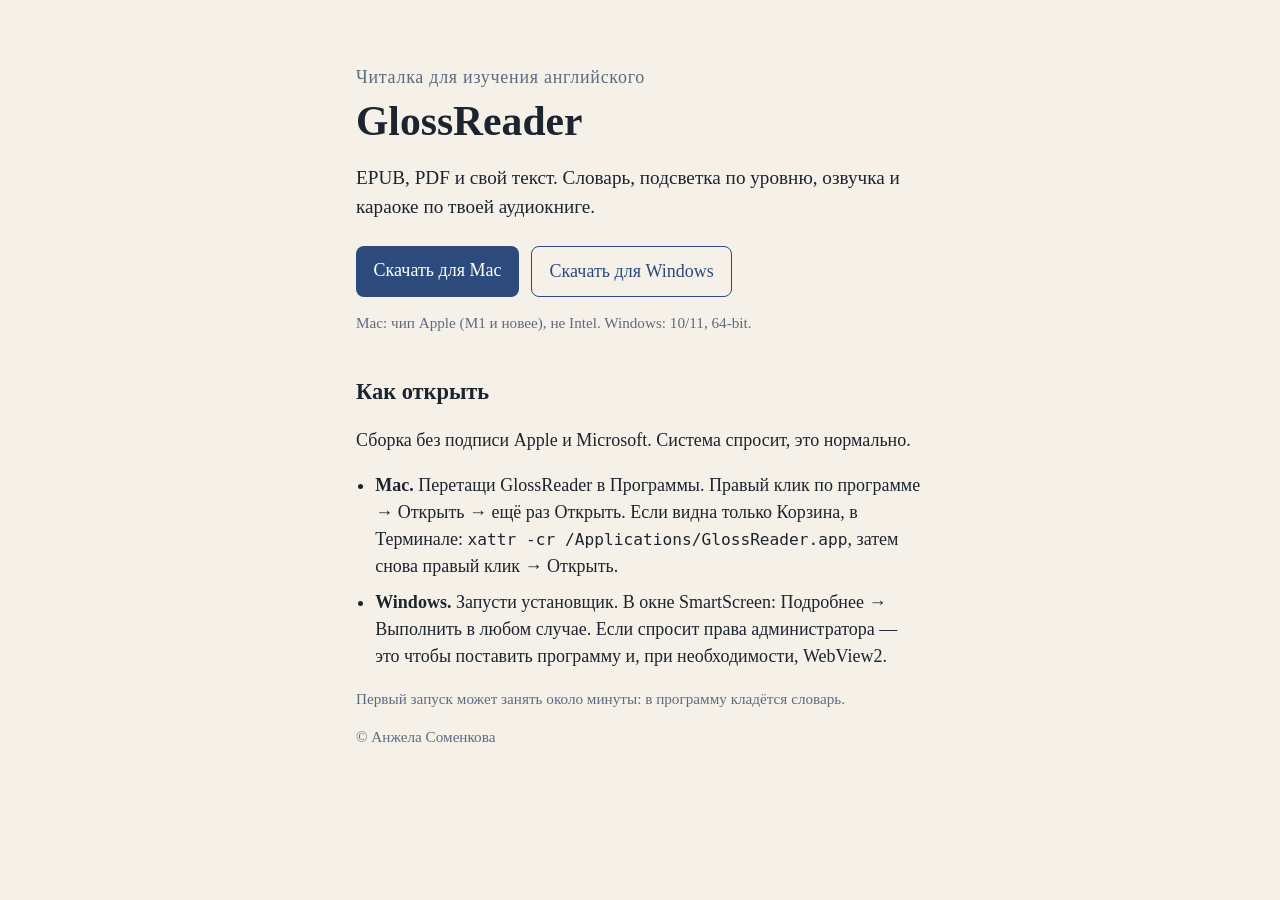
==== index.html @ 50e1dc64 "Publish the GlossReader download page." ====
<!DOCTYPE html>
<html lang="ru">
<head>
  <meta charset="utf-8">
  <meta name="viewport" content="width=device-width, initial-scale=1">
  <title>GlossReader — читалка для изучения английского</title>
  <link rel="stylesheet" href="style.css">
</head>
<body>
  <main>
    <p class="kicker">Читалка для изучения английского</p>
    <h1>GlossReader</h1>
    <p class="lead">EPUB, PDF и свой текст. Словарь, подсветка по уровню, озвучка и караоке по твоей аудиокниге.</p>
    <div class="downloads">
      <a class="btn" href="downloads/GlossReader.dmg">Скачать для Mac</a>
      <a class="btn secondary" href="downloads/GlossReader-amd64-installer.exe">Скачать для Windows</a>
    </div>
    <p class="fine">Mac: чип Apple (M1 и новее), не Intel. Windows: 10/11, 64-bit.</p>

    <h2>Как открыть</h2>
    <p>Сборка без подписи Apple и Microsoft. Система спросит, это нормально.</p>
    <ul>
      <li><strong>Mac.</strong> Перетащи GlossReader в Программы. Правый клик по программе → Открыть → ещё раз Открыть. Если видна только Корзина, в Терминале: <code>xattr -cr /Applications/GlossReader.app</code>, затем снова правый клик → Открыть.</li>
      <li><strong>Windows.</strong> Запусти установщик. В окне SmartScreen: Подробнее → Выполнить в любом случае. Если спросит права администратора — это чтобы поставить программу и, при необходимости, WebView2.</li>
    </ul>
    <p class="fine">Первый запуск может занять около минуты: в программу кладётся словарь.</p>

    <p class="author">© Анжела Соменкова</p>
  </main>
</body>
</html>
---- style.css ----
:root {
  color-scheme: light;
  --ink: #1c2430;
  --muted: #5c6b80;
  --paper: #f6f1e8;
  --btn: #2c4a7c;
}
* { box-sizing: border-box; }
body {
  margin: 0;
  font: 18px/1.5 Georgia, "Iowan Old Style", serif;
  color: var(--ink);
  background: var(--paper);
}
main { max-width: 38rem; margin: 0 auto; padding: 4rem 1.25rem 5rem; }
.kicker { letter-spacing: 0.04em; color: var(--muted); margin: 0 0 0.5rem; }
h1 { font-size: 2.6rem; line-height: 1.1; margin: 0 0 1rem; }
h2 { font-size: 1.4rem; margin: 2.5rem 0 0.5rem; }
.lead { font-size: 1.2rem; }
.downloads { display: flex; flex-wrap: wrap; gap: 0.75rem; margin: 1.5rem 0 0.5rem; }
.btn {
  display: inline-block;
  background: var(--btn);
  color: #fff;
  text-decoration: none;
  padding: 0.7rem 1.1rem;
  border-radius: 8px;
}
.btn.secondary { background: transparent; color: var(--btn); border: 1px solid var(--btn); }
.fine, .author { color: var(--muted); font-size: 0.95rem; }
code { font-family: ui-monospace, monospace; font-size: 0.9em; }
ul { padding-left: 1.2rem; }
li { margin: 0.6rem 0; }
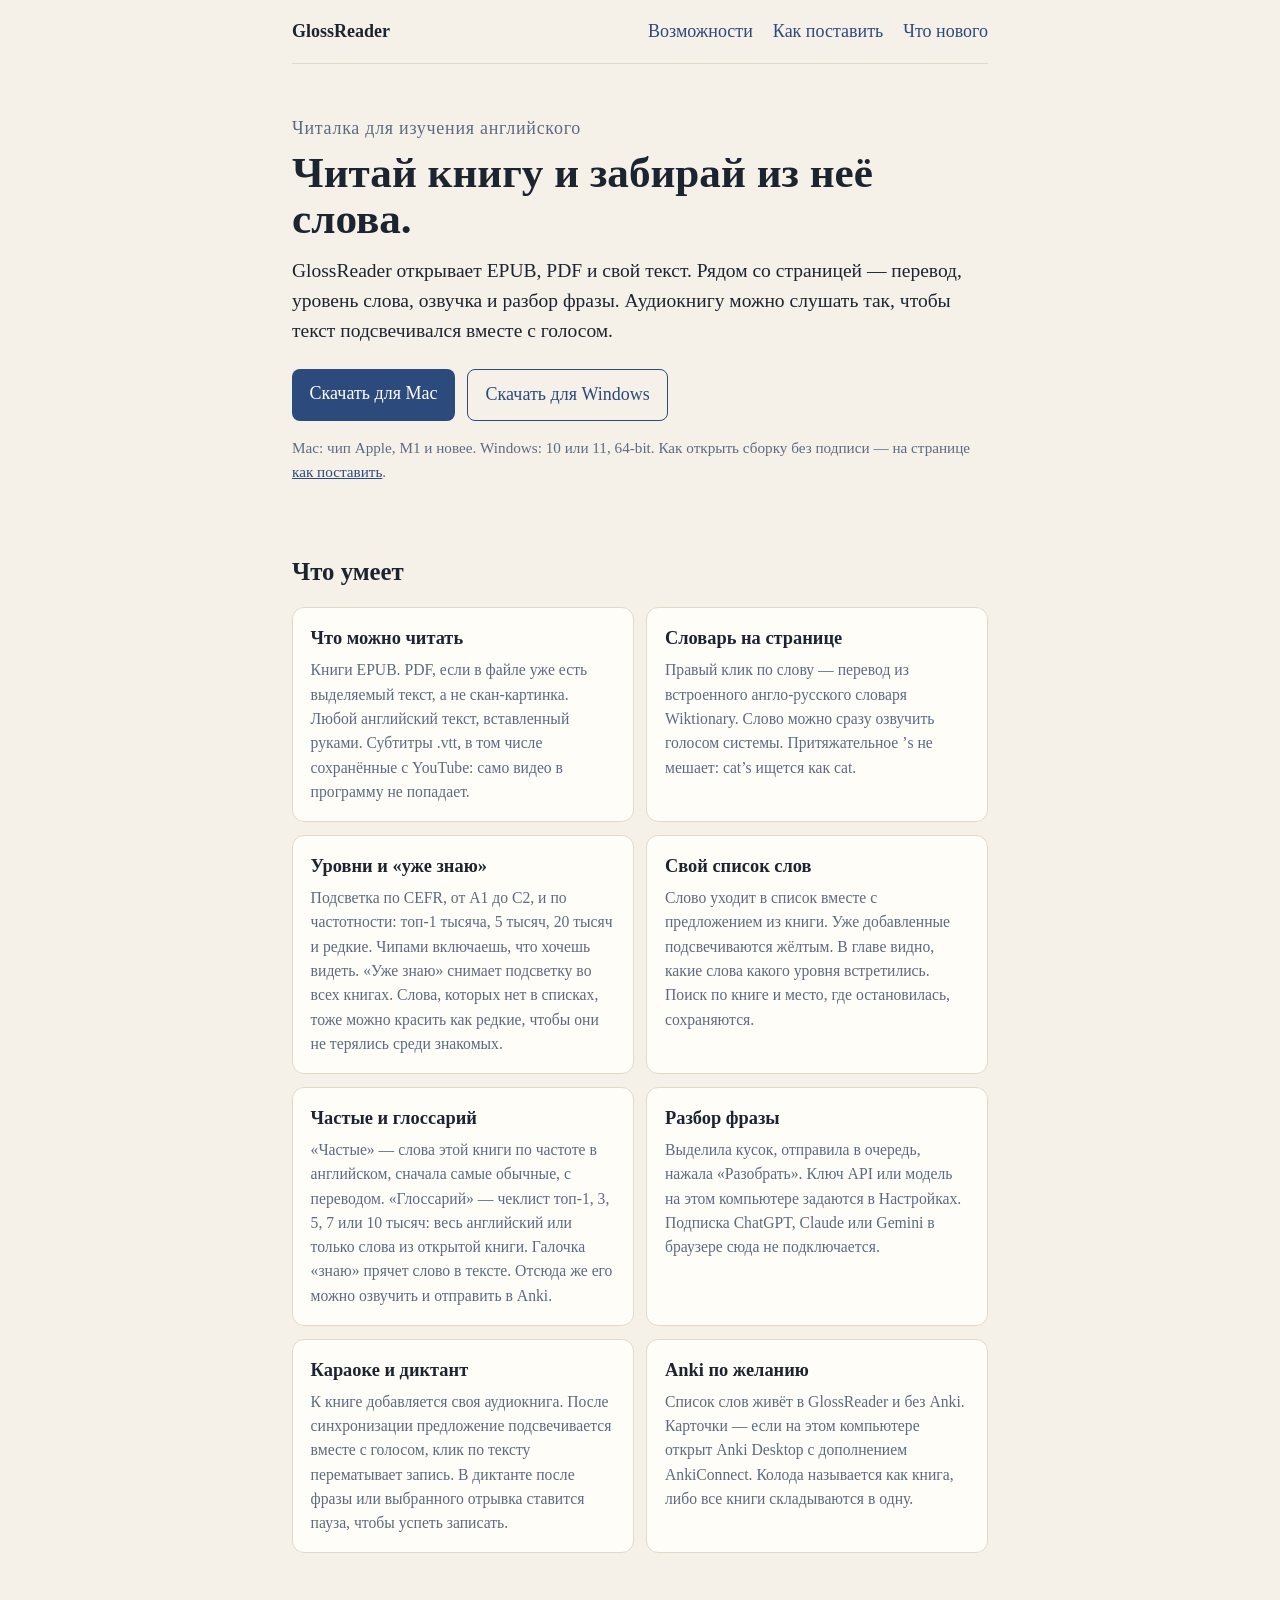
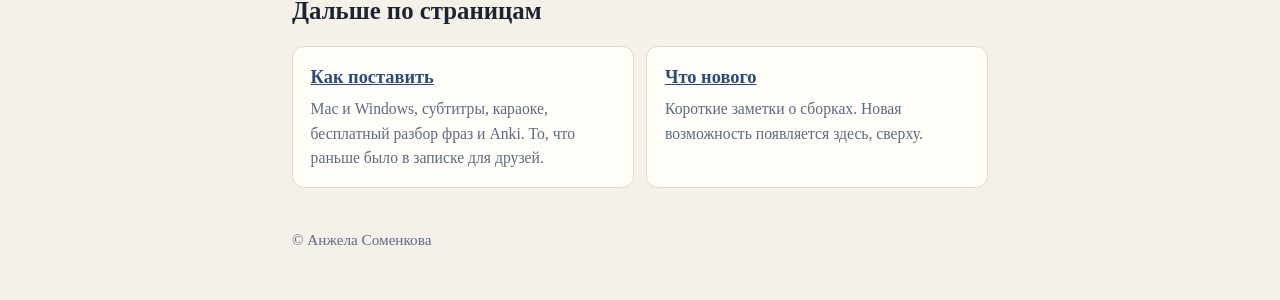
==== commit 839eeb12: "Describe the reader, the install guide, and release notes." ====
--- a/index.html
+++ b/index.html
@@ -7,25 +7,74 @@
   <link rel="stylesheet" href="style.css">
 </head>
 <body>
-  <main>
-    <p class="kicker">Читалка для изучения английского</p>
-    <h1>GlossReader</h1>
-    <p class="lead">EPUB, PDF и свой текст. Словарь, подсветка по уровню, озвучка и караоке по твоей аудиокниге.</p>
-    <div class="downloads">
-      <a class="btn" href="downloads/GlossReader.dmg">Скачать для Mac</a>
-      <a class="btn secondary" href="downloads/GlossReader-amd64-installer.exe">Скачать для Windows</a>
+  <div class="wrap">
+    <nav>
+      <a class="brand" href="index.html">GlossReader</a>
+      <a href="index.html#features">Возможности</a>
+      <a href="guide.html">Как поставить</a>
+      <a href="notes.html">Что нового</a>
+    </nav>
+
+    <header class="hero">
+      <p class="kicker">Читалка для изучения английского</p>
+      <h1>Читай книгу и забирай из неё слова.</h1>
+      <p class="lead">GlossReader открывает EPUB, PDF и свой текст. Рядом со страницей — перевод, уровень слова, озвучка и разбор фразы. Аудиокнигу можно слушать так, чтобы текст подсвечивался вместе с голосом.</p>
+      <div class="downloads">
+        <a class="btn" href="downloads/GlossReader.dmg">Скачать для Mac</a>
+        <a class="btn secondary" href="downloads/GlossReader-amd64-installer.exe">Скачать для Windows</a>
+      </div>
+      <p class="fine">Mac: чип Apple, M1 и новее. Windows: 10 или 11, 64-bit. Как открыть сборку без подписи — на странице <a href="guide.html">как поставить</a>.</p>
+    </header>
+
+    <h2 id="features">Что умеет</h2>
+    <div class="cards">
+      <article class="card">
+        <h3>Что можно читать</h3>
+        <p>Книги EPUB. PDF, если в файле уже есть выделяемый текст, а не скан-картинка. Любой английский текст, вставленный руками. Субтитры .vtt, в том числе сохранённые с YouTube: само видео в программу не попадает.</p>
+      </article>
+      <article class="card">
+        <h3>Словарь на странице</h3>
+        <p>Правый клик по слову — перевод из встроенного англо-русского словаря Wiktionary. Слово можно сразу озвучить голосом системы. Притяжательное ’s не мешает: cat’s ищется как cat.</p>
+      </article>
+      <article class="card">
+        <h3>Уровни и «уже знаю»</h3>
+        <p>Подсветка по CEFR, от A1 до C2, и по частотности: топ-1 тысяча, 5 тысяч, 20 тысяч и редкие. Чипами включаешь, что хочешь видеть. «Уже знаю» снимает подсветку во всех книгах. Слова, которых нет в списках, тоже можно красить как редкие, чтобы они не терялись среди знакомых.</p>
+      </article>
+      <article class="card">
+        <h3>Свой список слов</h3>
+        <p>Слово уходит в список вместе с предложением из книги. Уже добавленные подсвечиваются жёлтым. В главе видно, какие слова какого уровня встретились. Поиск по книге и место, где остановилась, сохраняются.</p>
+      </article>
+      <article class="card">
+        <h3>Частые и глоссарий</h3>
+        <p>«Частые» — слова этой книги по частоте в английском, сначала самые обычные, с переводом. «Глоссарий» — чеклист топ-1, 3, 5, 7 или 10 тысяч: весь английский или только слова из открытой книги. Галочка «знаю» прячет слово в тексте. Отсюда же его можно озвучить и отправить в Anki.</p>
+      </article>
+      <article class="card">
+        <h3>Разбор фразы</h3>
+        <p>Выделила кусок, отправила в очередь, нажала «Разобрать». Ключ API или модель на этом компьютере задаются в Настройках. Подписка ChatGPT, Claude или Gemini в браузере сюда не подключается.</p>
+      </article>
+      <article class="card">
+        <h3>Караоке и диктант</h3>
+        <p>К книге добавляется своя аудиокнига. После синхронизации предложение подсвечивается вместе с голосом, клик по тексту перематывает запись. В диктанте после фразы или выбранного отрывка ставится пауза, чтобы успеть записать.</p>
+      </article>
+      <article class="card">
+        <h3>Anki по желанию</h3>
+        <p>Список слов живёт в GlossReader и без Anki. Карточки — если на этом компьютере открыт Anki Desktop с дополнением AnkiConnect. Колода называется как книга, либо все книги складываются в одну.</p>
+      </article>
     </div>
-    <p class="fine">Mac: чип Apple (M1 и новее), не Intel. Windows: 10/11, 64-bit.</p>
 
-    <h2>Как открыть</h2>
-    <p>Сборка без подписи Apple и Microsoft. Система спросит, это нормально.</p>
-    <ul>
-      <li><strong>Mac.</strong> Перетащи GlossReader в Программы. Правый клик по программе → Открыть → ещё раз Открыть. Если видна только Корзина, в Терминале: <code>xattr -cr /Applications/GlossReader.app</code>, затем снова правый клик → Открыть.</li>
-      <li><strong>Windows.</strong> Запусти установщик. В окне SmartScreen: Подробнее → Выполнить в любом случае. Если спросит права администратора — это чтобы поставить программу и, при необходимости, WebView2.</li>
-    </ul>
-    <p class="fine">Первый запуск может занять около минуты: в программу кладётся словарь.</p>
+    <h2>Дальше по страницам</h2>
+    <div class="cards">
+      <article class="card">
+        <h3><a href="guide.html">Как поставить</a></h3>
+        <p>Mac и Windows, субтитры, караоке, бесплатный разбор фраз и Anki. То, что раньше было в записке для друзей.</p>
+      </article>
+      <article class="card">
+        <h3><a href="notes.html">Что нового</a></h3>
+        <p>Короткие заметки о сборках. Новая возможность появляется здесь, сверху.</p>
+      </article>
+    </div>
 
-    <p class="author">© Анжела Соменкова</p>
-  </main>
+    <footer>© Анжела Соменкова</footer>
+  </div>
 </body>
 </html>
--- a/style.css
+++ b/style.css
@@ -3,21 +3,43 @@
   --ink: #1c2430;
   --muted: #5c6b80;
   --paper: #f6f1e8;
+  --card: #fffdf8;
+  --line: #e4d9c8;
   --btn: #2c4a7c;
+  --accent: #5b8def;
 }
 * { box-sizing: border-box; }
 body {
   margin: 0;
-  font: 18px/1.5 Georgia, "Iowan Old Style", serif;
+  font: 18px/1.55 Georgia, "Iowan Old Style", Palatino, serif;
   color: var(--ink);
   background: var(--paper);
 }
-main { max-width: 38rem; margin: 0 auto; padding: 4rem 1.25rem 5rem; }
-.kicker { letter-spacing: 0.04em; color: var(--muted); margin: 0 0 0.5rem; }
-h1 { font-size: 2.6rem; line-height: 1.1; margin: 0 0 1rem; }
-h2 { font-size: 1.4rem; margin: 2.5rem 0 0.5rem; }
-.lead { font-size: 1.2rem; }
-.downloads { display: flex; flex-wrap: wrap; gap: 0.75rem; margin: 1.5rem 0 0.5rem; }
+a { color: var(--btn); }
+.wrap { max-width: 46rem; margin: 0 auto; padding: 0 1.25rem; }
+nav {
+  display: flex;
+  flex-wrap: wrap;
+  gap: 0.75rem 1.25rem;
+  align-items: baseline;
+  padding: 1.1rem 0;
+  border-bottom: 1px solid var(--line);
+}
+nav .brand {
+  font-weight: 700;
+  color: var(--ink);
+  text-decoration: none;
+  margin-right: auto;
+}
+nav a { text-decoration: none; }
+nav a:hover { text-decoration: underline; }
+header.hero { padding: 3.2rem 0 1rem; }
+.kicker { letter-spacing: 0.04em; color: var(--muted); margin: 0 0 0.4rem; }
+h1 { font-size: 2.7rem; line-height: 1.08; margin: 0 0 0.8rem; }
+h2 { font-size: 1.55rem; margin: 2.4rem 0 0.6rem; }
+h3 { font-size: 1.15rem; margin: 0 0 0.35rem; }
+.lead { font-size: 1.22rem; margin-top: 0; }
+.downloads { display: flex; flex-wrap: wrap; gap: 0.75rem; margin: 1.4rem 0 0.4rem; }
 .btn {
   display: inline-block;
   background: var(--btn);
@@ -27,7 +49,55 @@
   border-radius: 8px;
 }
 .btn.secondary { background: transparent; color: var(--btn); border: 1px solid var(--btn); }
-.fine, .author { color: var(--muted); font-size: 0.95rem; }
-code { font-family: ui-monospace, monospace; font-size: 0.9em; }
-ul { padding-left: 1.2rem; }
-li { margin: 0.6rem 0; }
+.fine, footer { color: var(--muted); font-size: 0.95rem; }
+footer { padding: 2.5rem 0 3rem; }
+.cards {
+  display: grid;
+  grid-template-columns: 1fr;
+  gap: 0.8rem;
+  margin-top: 1rem;
+}
+@media (min-width: 720px) {
+  .cards { grid-template-columns: 1fr 1fr; }
+}
+.card, .note, .step {
+  background: var(--card);
+  border: 1px solid var(--line);
+  border-radius: 12px;
+  padding: 1rem 1.1rem 1.05rem;
+}
+.card p, .note p, .step p { margin: 0.35rem 0 0; }
+.card p { color: var(--muted); font-size: 0.98rem; }
+.steps { display: grid; gap: 0.8rem; margin-top: 0.6rem; }
+.step strong.n {
+  display: inline-block;
+  min-width: 1.4rem;
+  color: var(--accent);
+}
+pre, code {
+  font-family: ui-monospace, SFMono-Regular, Menlo, monospace;
+  font-size: 0.86em;
+}
+pre {
+  background: #1c2430;
+  color: #f6f1e8;
+  padding: 0.9rem 1rem;
+  border-radius: 10px;
+  overflow-x: auto;
+  line-height: 1.45;
+}
+table {
+  width: 100%;
+  border-collapse: collapse;
+  background: var(--card);
+  border: 1px solid var(--line);
+  border-radius: 12px;
+  overflow: hidden;
+  font-size: 0.95rem;
+}
+th, td { text-align: left; padding: 0.55rem 0.7rem; border-bottom: 1px solid var(--line); vertical-align: top; }
+th { color: var(--muted); font-weight: 600; }
+.note time { color: var(--muted); font-size: 0.9rem; }
+.note ul { margin: 0.4rem 0 0; padding-left: 1.15rem; }
+.note li { margin: 0.25rem 0; }
+.notes { display: grid; gap: 0.9rem; }
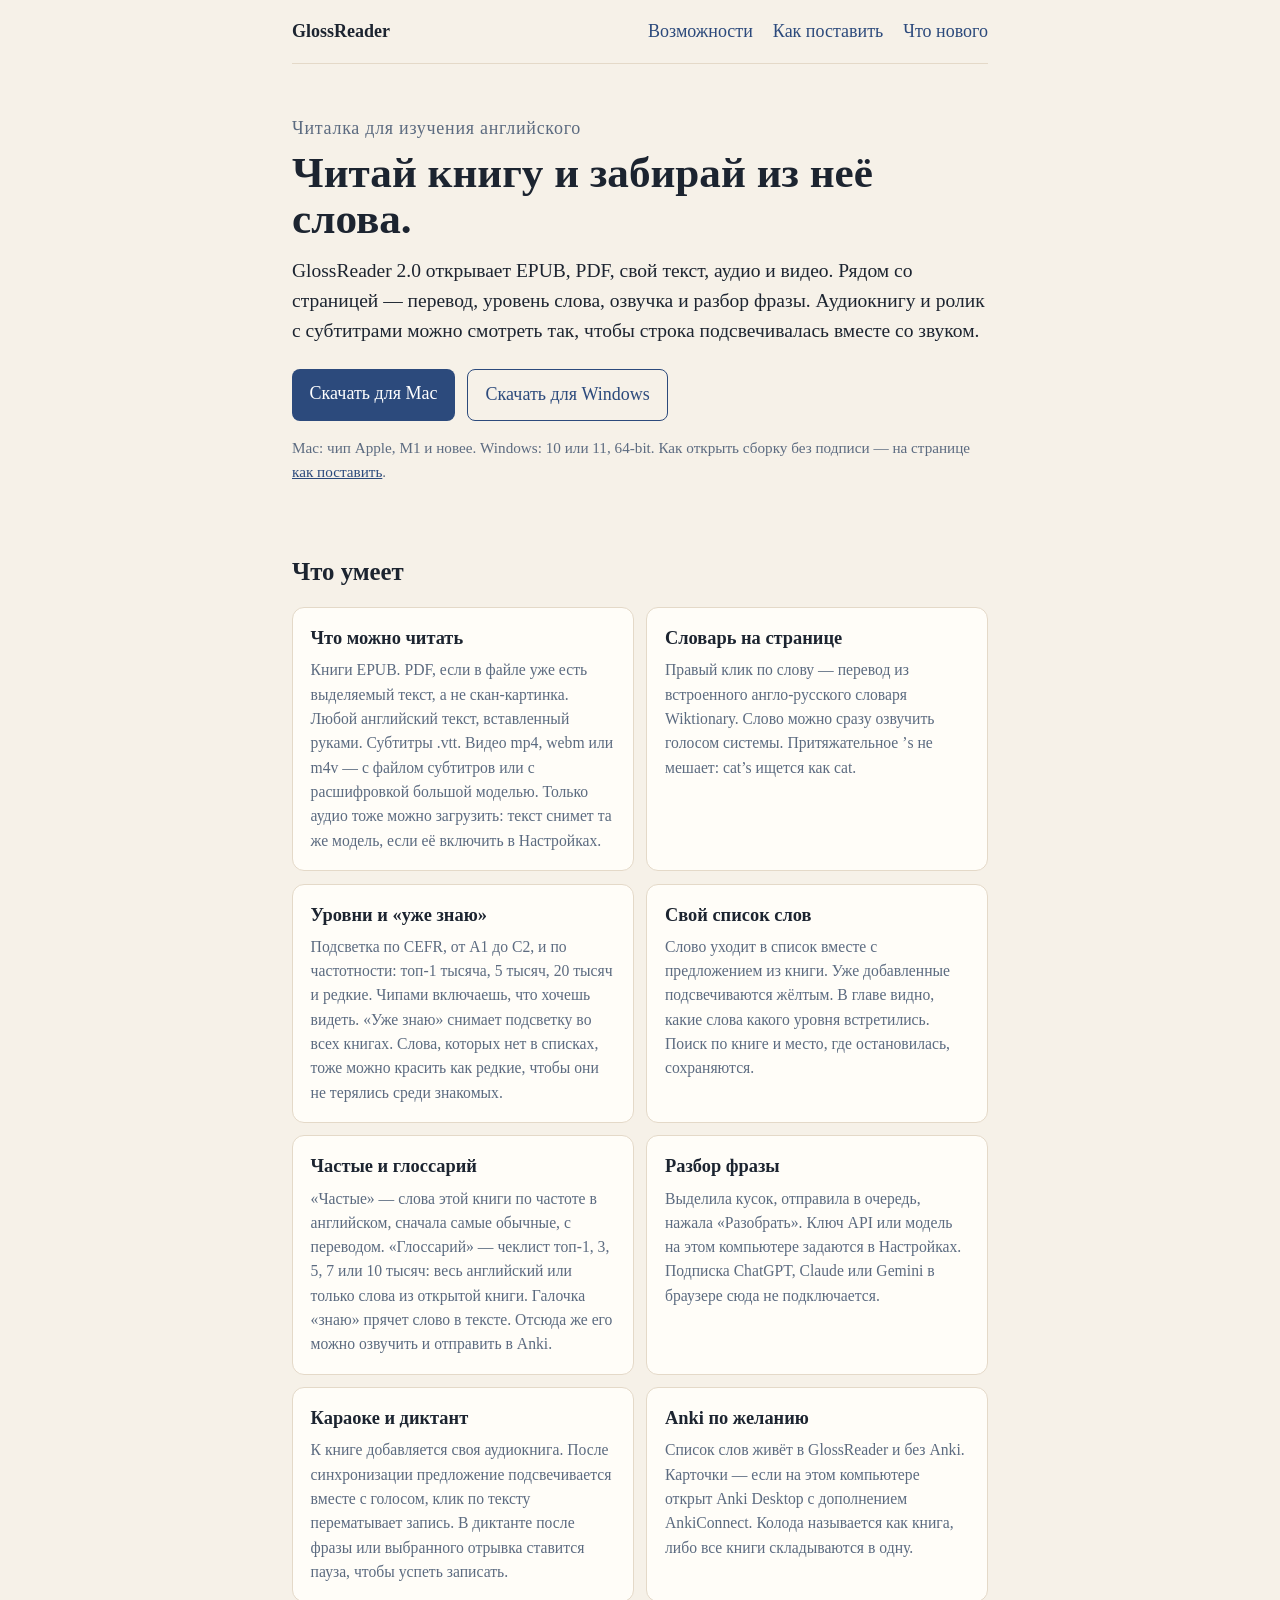
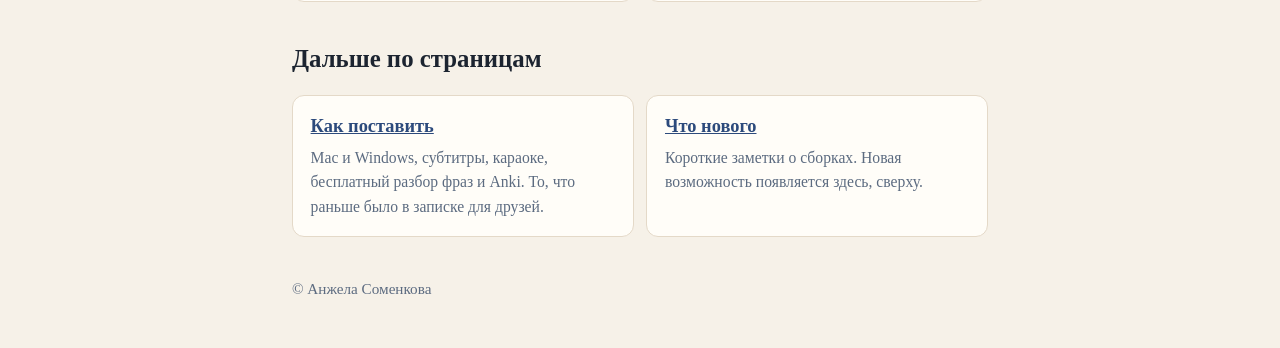
==== commit 794d96f7: "Describe GlossReader 2.0, including video and the version number. Co-authored-by: Cursor <cursoragen" ====
--- a/index.html
+++ b/index.html
@@ -18,7 +18,7 @@
     <header class="hero">
       <p class="kicker">Читалка для изучения английского</p>
       <h1>Читай книгу и забирай из неё слова.</h1>
-      <p class="lead">GlossReader открывает EPUB, PDF и свой текст. Рядом со страницей — перевод, уровень слова, озвучка и разбор фразы. Аудиокнигу можно слушать так, чтобы текст подсвечивался вместе с голосом.</p>
+      <p class="lead">GlossReader 2.0 открывает EPUB, PDF, свой текст, аудио и видео. Рядом со страницей — перевод, уровень слова, озвучка и разбор фразы. Аудиокнигу и ролик с субтитрами можно смотреть так, чтобы строка подсвечивалась вместе со звуком.</p>
       <div class="downloads">
         <a class="btn" href="downloads/GlossReader.dmg">Скачать для Mac</a>
         <a class="btn secondary" href="downloads/GlossReader-amd64-installer.exe">Скачать для Windows</a>
@@ -30,7 +30,7 @@
     <div class="cards">
       <article class="card">
         <h3>Что можно читать</h3>
-        <p>Книги EPUB. PDF, если в файле уже есть выделяемый текст, а не скан-картинка. Любой английский текст, вставленный руками. Субтитры .vtt, в том числе сохранённые с YouTube: само видео в программу не попадает.</p>
+        <p>Книги EPUB. PDF, если в файле уже есть выделяемый текст, а не скан-картинка. Любой английский текст, вставленный руками. Субтитры .vtt. Видео mp4, webm или m4v — с файлом субтитров или с расшифровкой большой моделью. Только аудио тоже можно загрузить: текст снимет та же модель, если её включить в Настройках.</p>
       </article>
       <article class="card">
         <h3>Словарь на странице</h3>
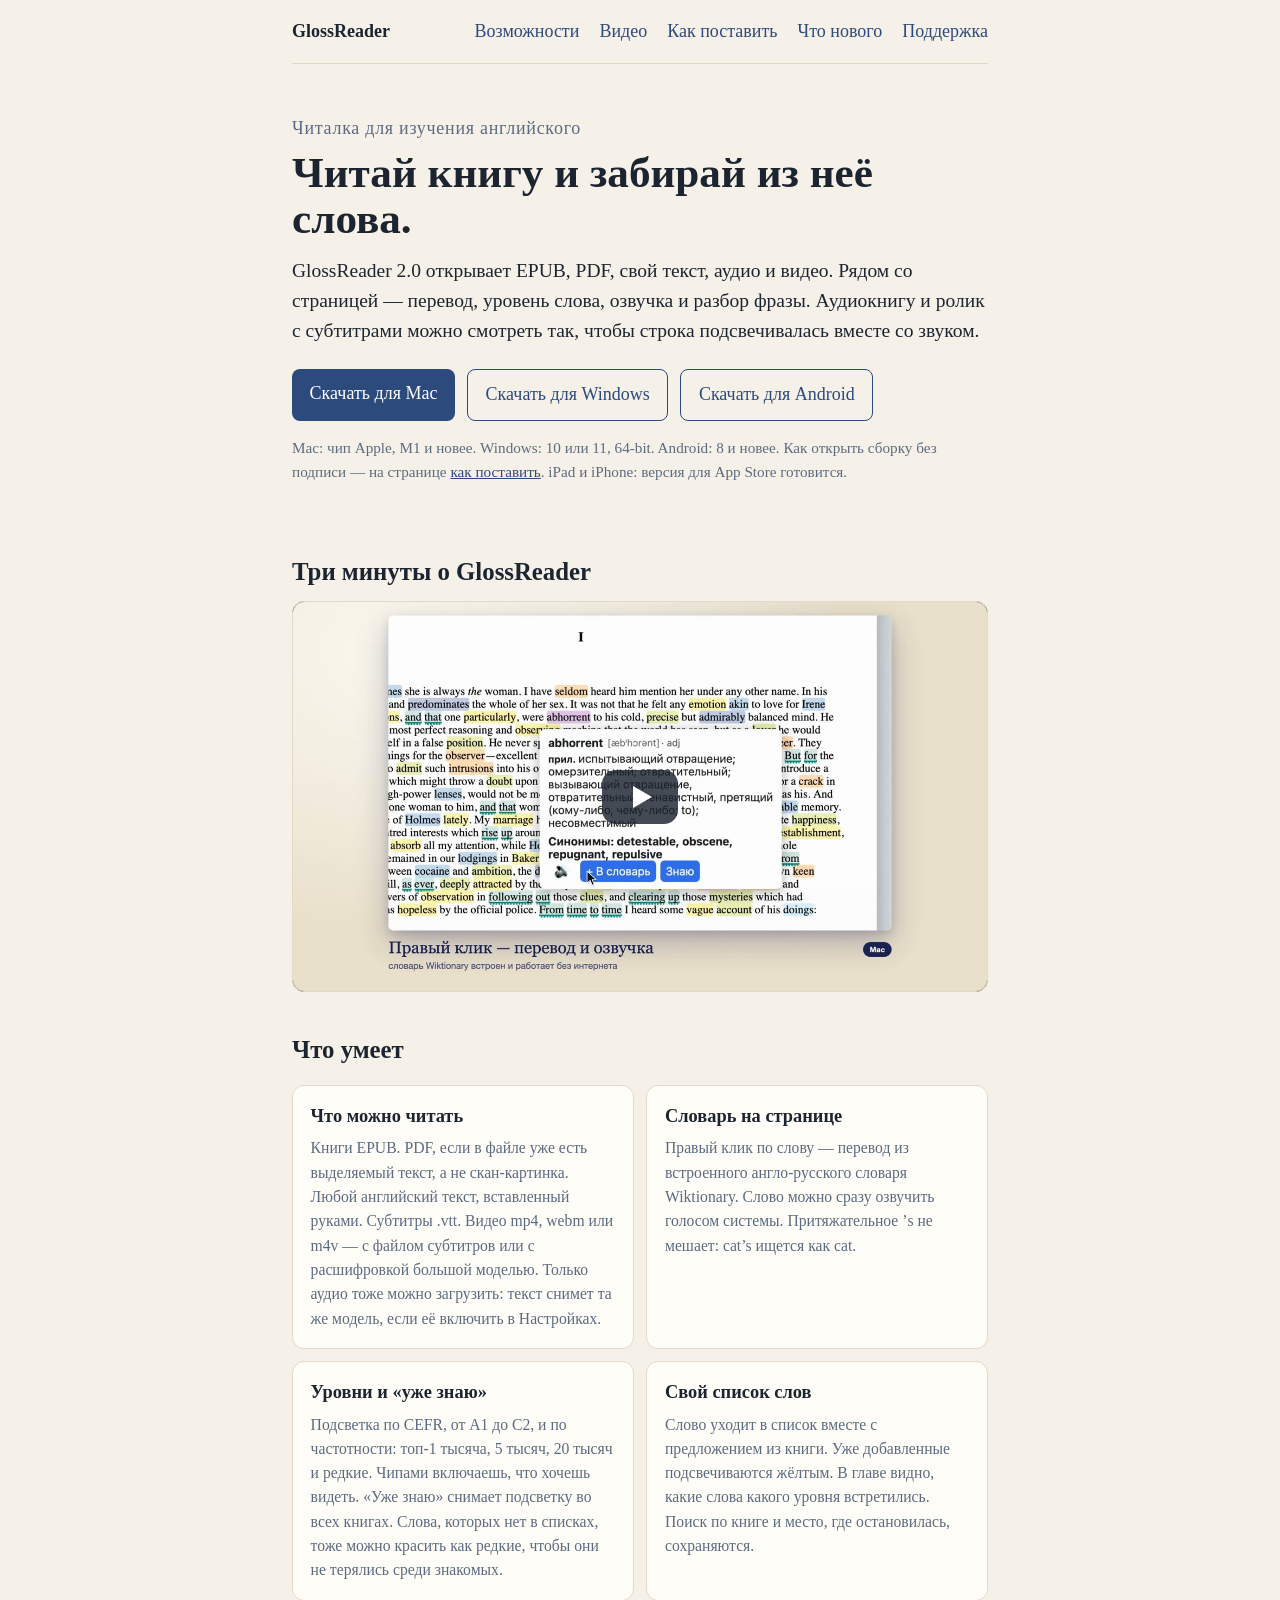
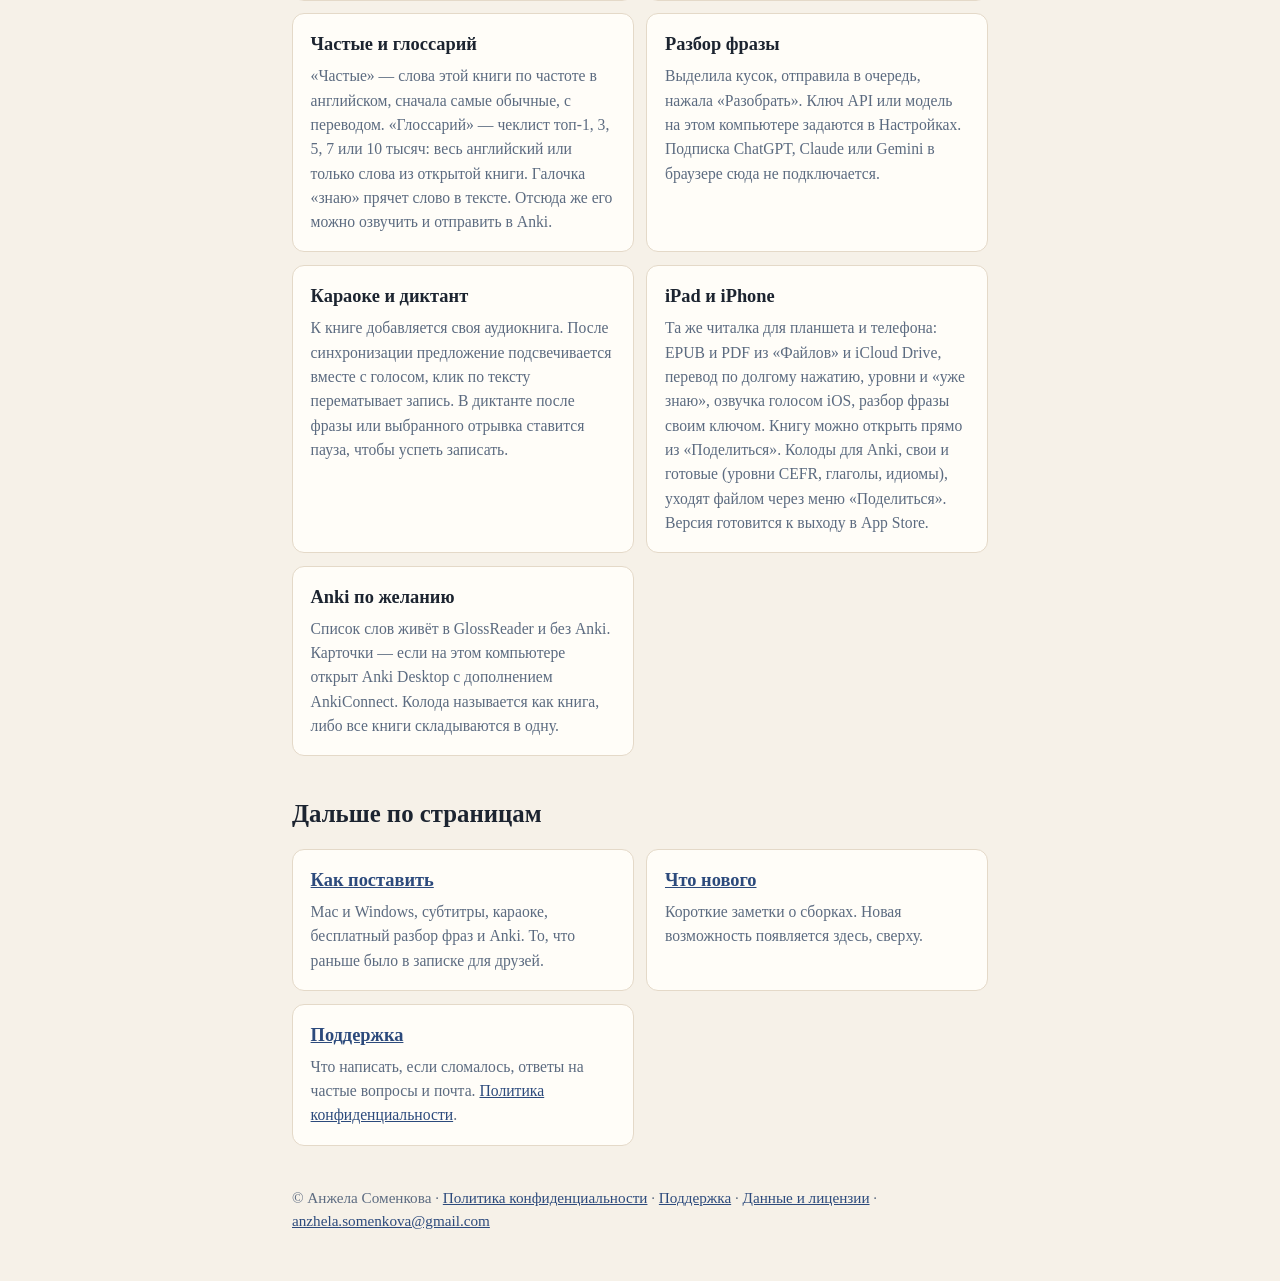
==== commit 83afd5aa: "Home page: drop the note under the video Co-Authored-By: Claude Opus 5.5 <noreply@anthropic.com>" ====
--- a/index.html
+++ b/index.html
@@ -4,15 +4,17 @@
   <meta charset="utf-8">
   <meta name="viewport" content="width=device-width, initial-scale=1">
   <title>GlossReader — читалка для изучения английского</title>
-  <link rel="stylesheet" href="style.css">
+  <link rel="stylesheet" href="style.css?v=2026-11-07">
 </head>
 <body>
   <div class="wrap">
     <nav>
       <a class="brand" href="index.html">GlossReader</a>
       <a href="index.html#features">Возможности</a>
+      <a href="index.html#video">Видео</a>
       <a href="guide.html">Как поставить</a>
       <a href="notes.html">Что нового</a>
+      <a href="support.html">Поддержка</a>
     </nav>
 
     <header class="hero">
@@ -22,9 +24,22 @@
       <div class="downloads">
         <a class="btn" href="downloads/GlossReader.dmg">Скачать для Mac</a>
         <a class="btn secondary" href="downloads/GlossReader-amd64-installer.exe">Скачать для Windows</a>
+        <a class="btn secondary" href="downloads/GlossReader.apk">Скачать для Android</a>
       </div>
-      <p class="fine">Mac: чип Apple, M1 и новее. Windows: 10 или 11, 64-bit. Как открыть сборку без подписи — на странице <a href="guide.html">как поставить</a>.</p>
+      <p class="fine">Mac: чип Apple, M1 и новее. Windows: 10 или 11, 64-bit. Android: 8 и новее. Как открыть сборку без подписи — на странице <a href="guide.html">как поставить</a>. iPad и iPhone: версия для App Store готовится.</p>
     </header>
+
+    <h2 id="video">Три минуты о GlossReader</h2>
+    <!-- The YouTube player loads only on click: until then the page talks to nobody
+         but GitHub Pages, as privacy.html promises. It starts muted so it never
+         surprises anyone with sound. Without JavaScript the link opens the video
+         on YouTube. -->
+    <div class="video" data-youtube="9td3zvBmm-w">
+      <a href="https://youtu.be/9td3zvBmm-w" aria-label="Смотреть ролик о GlossReader">
+        <img src="img/promo-poster.jpg" alt="Кадр из ролика: правый клик по слову abhorrent открывает перевод и озвучку" width="1280" height="720" loading="lazy">
+        <span class="play" aria-hidden="true"></span>
+      </a>
+    </div>
 
     <h2 id="features">Что умеет</h2>
     <div class="cards">
@@ -57,6 +72,10 @@
         <p>К книге добавляется своя аудиокнига. После синхронизации предложение подсвечивается вместе с голосом, клик по тексту перематывает запись. В диктанте после фразы или выбранного отрывка ставится пауза, чтобы успеть записать.</p>
       </article>
       <article class="card">
+        <h3>iPad и iPhone</h3>
+        <p>Та же читалка для планшета и телефона: EPUB и PDF из «Файлов» и iCloud Drive, перевод по долгому нажатию, уровни и «уже знаю», озвучка голосом iOS, разбор фразы своим ключом. Книгу можно открыть прямо из «Поделиться». Колоды для Anki, свои и готовые (уровни CEFR, глаголы, идиомы), уходят файлом через меню «Поделиться». Версия готовится к выходу в App Store.</p>
+      </article>
+      <article class="card">
         <h3>Anki по желанию</h3>
         <p>Список слов живёт в GlossReader и без Anki. Карточки — если на этом компьютере открыт Anki Desktop с дополнением AnkiConnect. Колода называется как книга, либо все книги складываются в одну.</p>
       </article>
@@ -72,9 +91,26 @@
         <h3><a href="notes.html">Что нового</a></h3>
         <p>Короткие заметки о сборках. Новая возможность появляется здесь, сверху.</p>
       </article>
+      <article class="card">
+        <h3><a href="support.html">Поддержка</a></h3>
+        <p>Что написать, если сломалось, ответы на частые вопросы и почта. <a href="privacy.html">Политика конфиденциальности</a>.</p>
+      </article>
     </div>
 
-    <footer>© Анжела Соменкова</footer>
+    <footer>© Анжела Соменкова · <a href="privacy.html">Политика конфиденциальности</a> · <a href="support.html">Поддержка</a> · <a href="data.html">Данные и лицензии</a> · <a href="mailto:anzhela.somenkova@gmail.com">anzhela.somenkova@gmail.com</a></footer>
   </div>
+  <script>
+    document.querySelectorAll('.video[data-youtube]').forEach(function (box) {
+      box.querySelector('a').addEventListener('click', function (e) {
+        e.preventDefault();
+        var player = document.createElement('iframe');
+        player.src = 'https://www.youtube-nocookie.com/embed/' + box.dataset.youtube + '?autoplay=1&mute=1&rel=0';
+        player.title = 'Ролик о GlossReader';
+        player.allow = 'autoplay; encrypted-media; picture-in-picture; fullscreen';
+        player.allowFullscreen = true;
+        box.replaceChildren(player);
+      });
+    });
+  </script>
 </body>
 </html>
--- a/style.css
+++ b/style.css
@@ -101,3 +101,35 @@
 .note ul { margin: 0.4rem 0 0; padding-left: 1.15rem; }
 .note li { margin: 0.25rem 0; }
 .notes { display: grid; gap: 0.9rem; }
+.video {
+  position: relative;
+  aspect-ratio: 16 / 9;
+  margin: 0.6rem 0 0.4rem;
+  border-radius: 12px;
+  overflow: hidden;
+  background: #000;
+  border: 1px solid var(--line);
+}
+.video a { position: absolute; inset: 0; display: block; }
+.video img, .video iframe { position: absolute; inset: 0; width: 100%; height: 100%; border: 0; object-fit: cover; display: block; }
+.video .play {
+  position: absolute;
+  left: 50%;
+  top: 50%;
+  width: 76px;
+  height: 54px;
+  margin: -27px 0 0 -38px;
+  border-radius: 14px;
+  background: rgba(28, 36, 48, 0.82);
+  transition: background 0.15s;
+}
+.video .play::after {
+  content: "";
+  position: absolute;
+  left: 31px;
+  top: 16px;
+  border-style: solid;
+  border-width: 11px 0 11px 19px;
+  border-color: transparent transparent transparent #fff;
+}
+.video a:hover .play, .video a:focus-visible .play { background: #c4302b; }
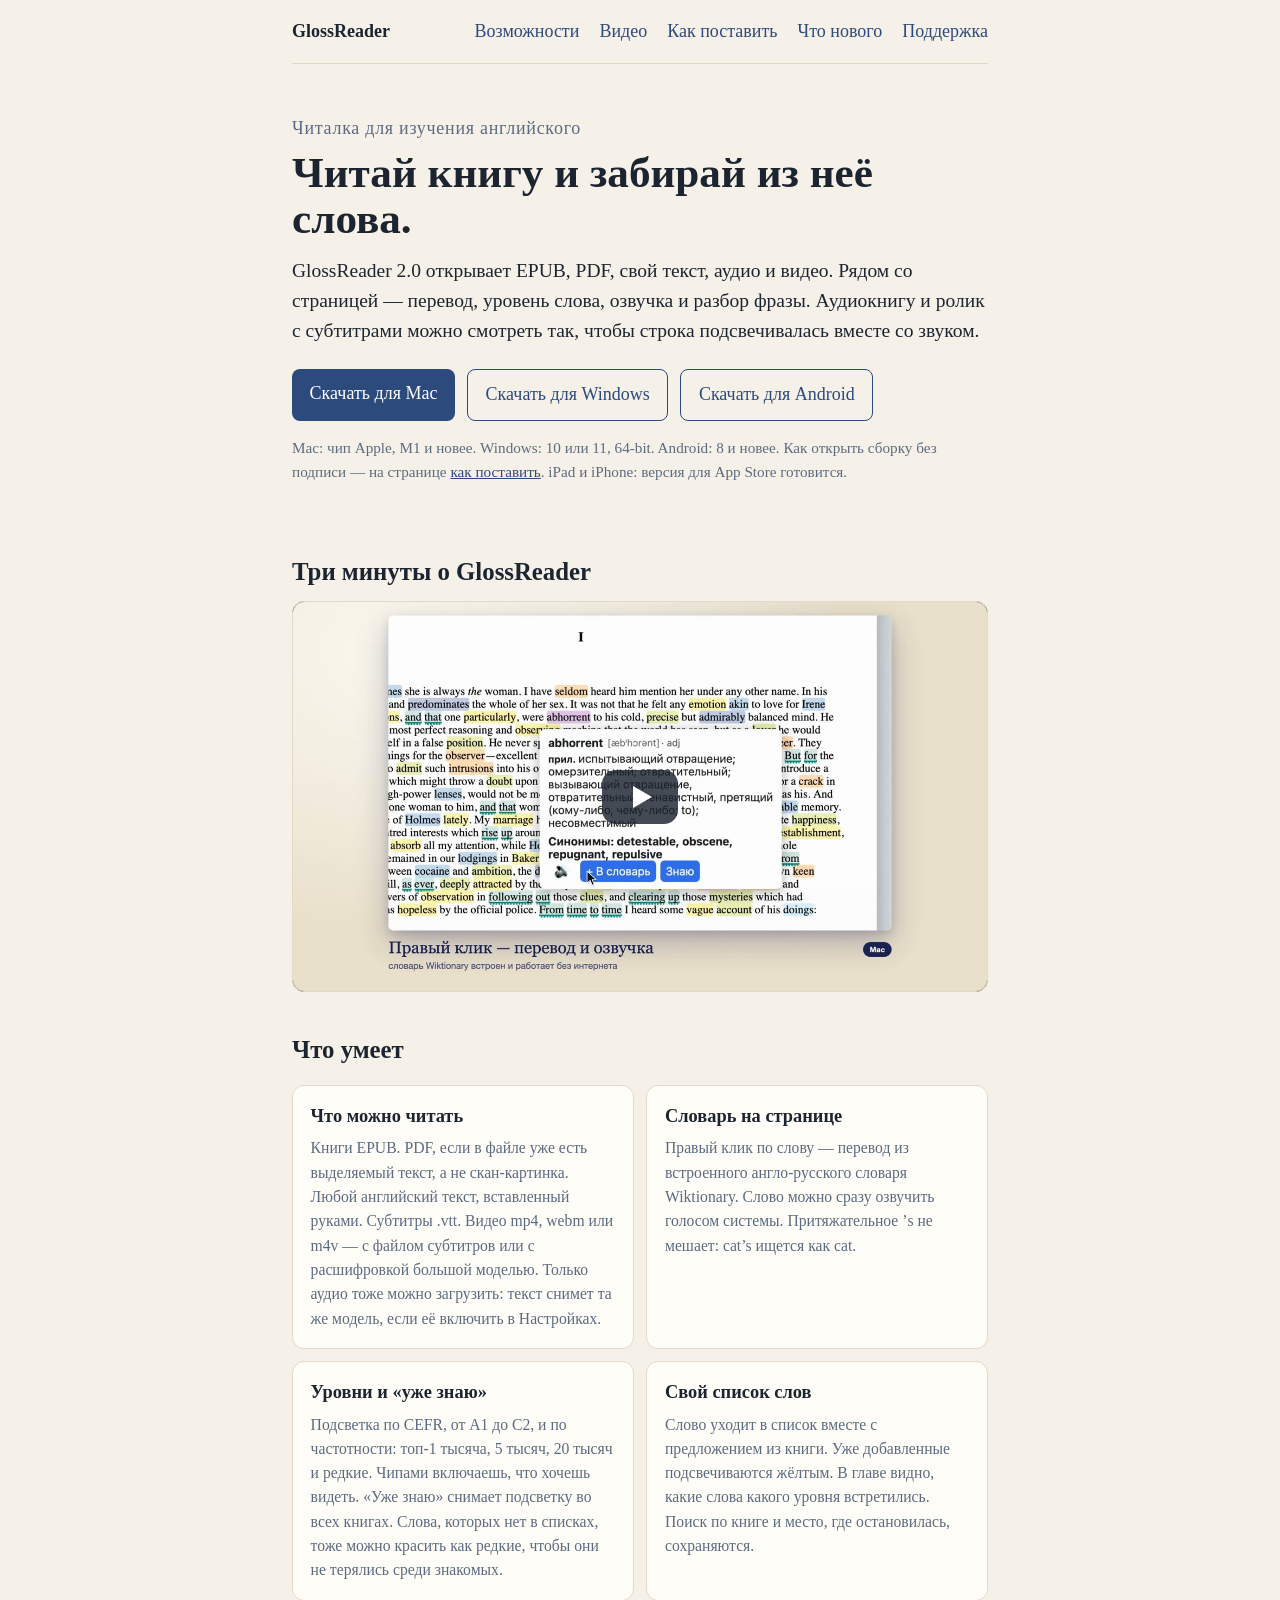
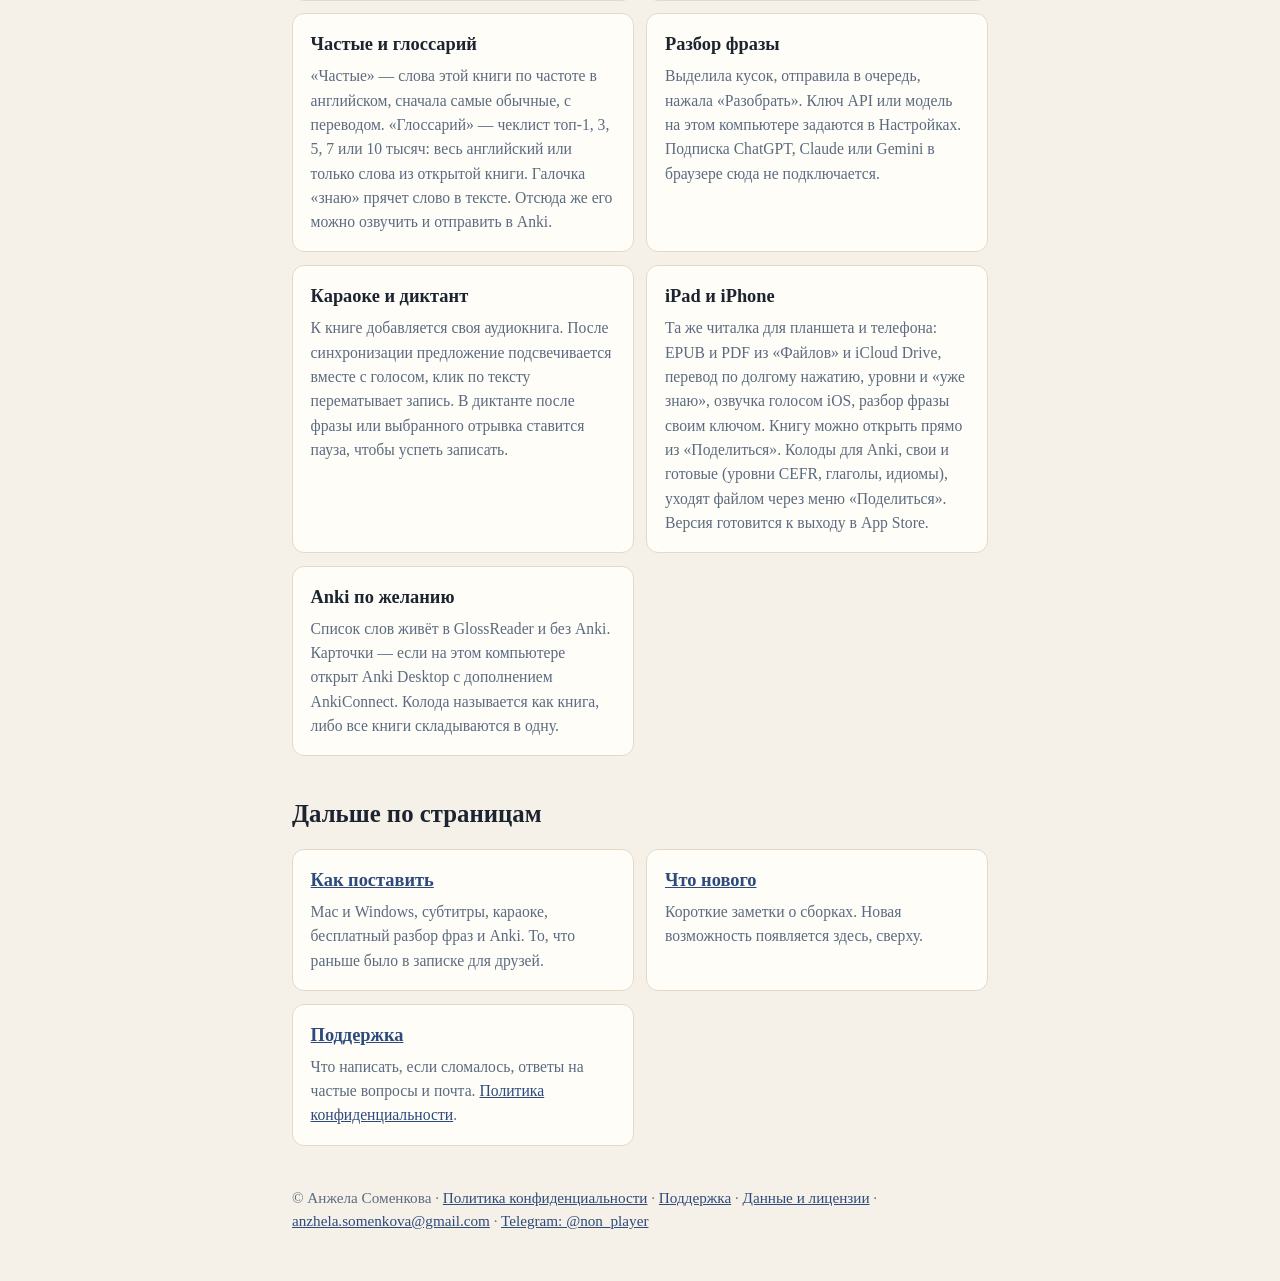
==== commit a49eac23: "Footer: add Telegram contact (@non_player) on every page Co-Authored-By: Claude Sonnet 5.5 <noreply@" ====
--- a/index.html
+++ b/index.html
@@ -97,7 +97,7 @@
       </article>
     </div>
 
-    <footer>© Анжела Соменкова · <a href="privacy.html">Политика конфиденциальности</a> · <a href="support.html">Поддержка</a> · <a href="data.html">Данные и лицензии</a> · <a href="mailto:anzhela.somenkova@gmail.com">anzhela.somenkova@gmail.com</a></footer>
+    <footer>© Анжела Соменкова · <a href="privacy.html">Политика конфиденциальности</a> · <a href="support.html">Поддержка</a> · <a href="data.html">Данные и лицензии</a> · <a href="mailto:anzhela.somenkova@gmail.com">anzhela.somenkova@gmail.com</a> · <a href="https://t.me/non_player">Telegram: @non_player</a></footer>
   </div>
   <script>
     document.querySelectorAll('.video[data-youtube]').forEach(function (box) {
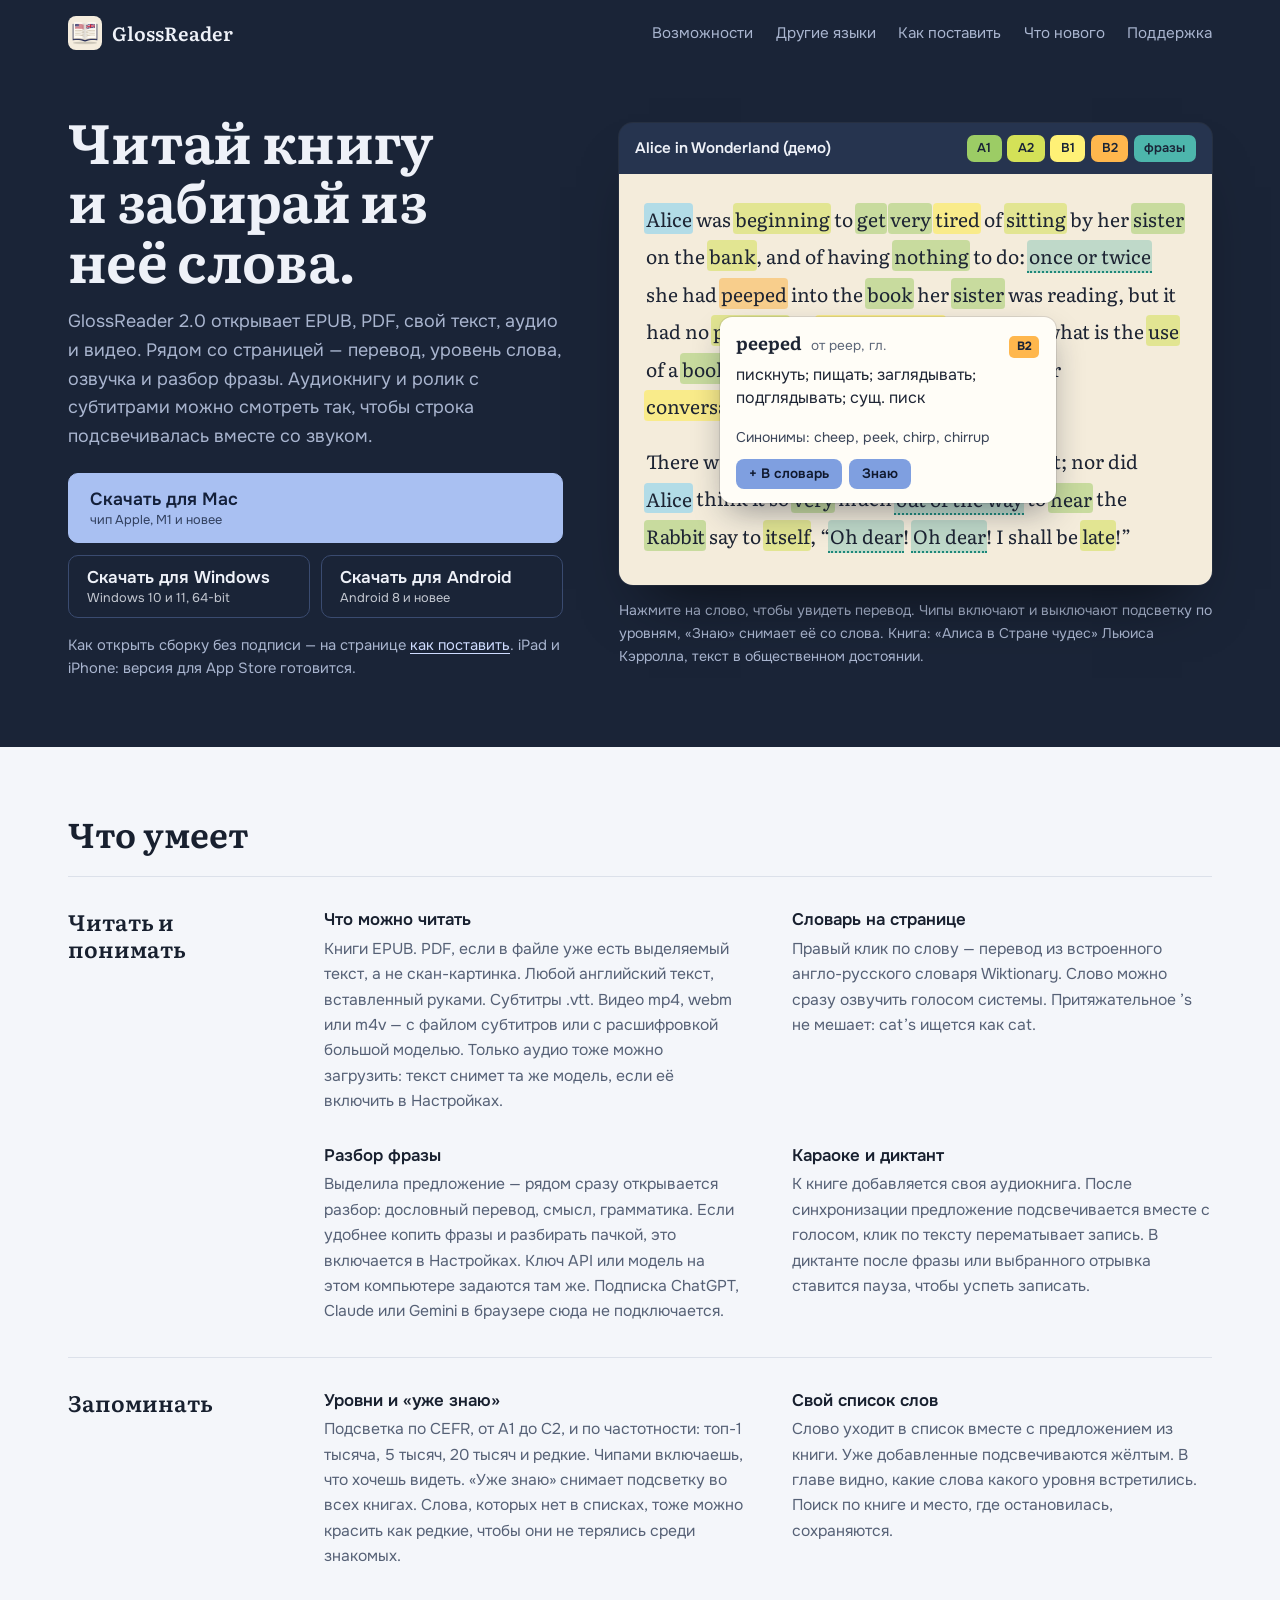
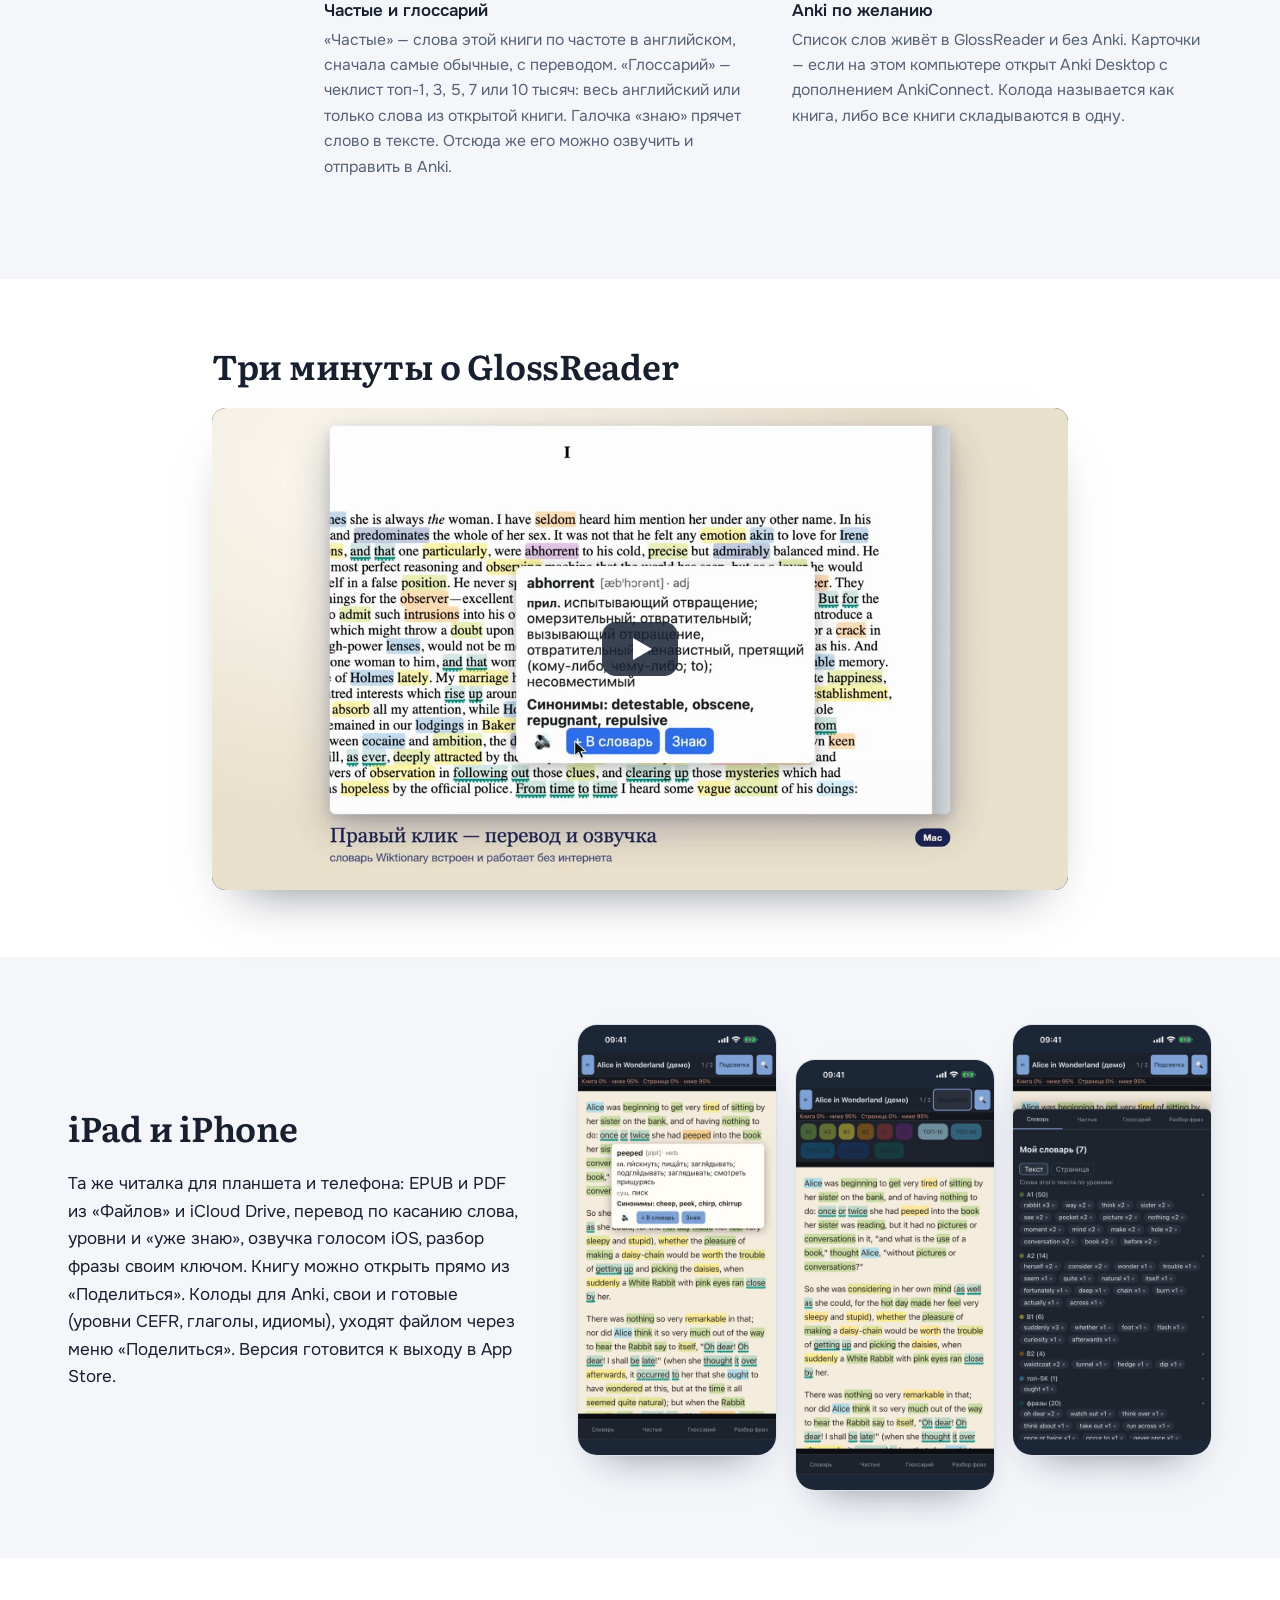
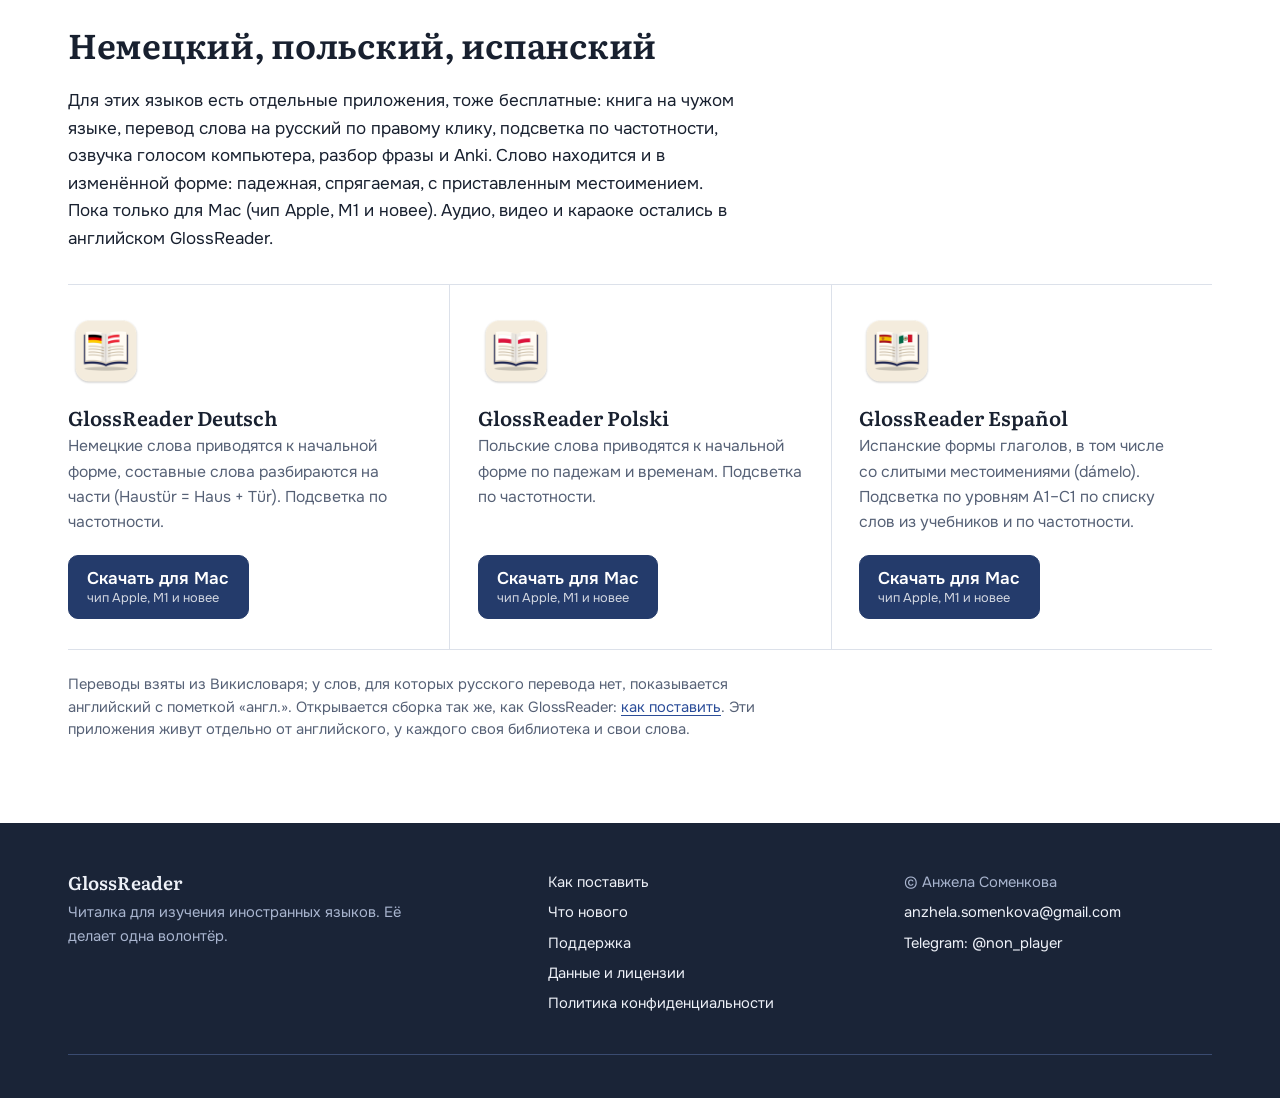
==== commit 89f84be9: "Publish GlossReader.dmg from fa3bb95392d17eca60a1995e101dc27b98f1e552" ====
--- a/index.html
+++ b/index.html
@@ -3,102 +3,204 @@
 <head>
   <meta charset="utf-8">
   <meta name="viewport" content="width=device-width, initial-scale=1">
+  <meta name="theme-color" content="#1a2437">
+  <meta name="description" content="Читалка для изучения языков: перевод слова по правому клику, подсветка по уровням A1–C2, озвучка и разбор фразы. Для Mac, Windows и Android.">
   <title>GlossReader — читалка для изучения английского</title>
-  <link rel="stylesheet" href="style.css?v=2026-11-07">
+  <link rel="preload" href="fonts/onest-cyrillic-wght-normal.woff2" as="font" type="font/woff2" crossorigin>
+  <link rel="preload" href="fonts/literata-cyrillic-wght-normal.woff2" as="font" type="font/woff2" crossorigin>
+  <link rel="stylesheet" href="style.css?v=2026-11-12b">
+  <link rel="icon" href="favicon.ico" sizes="any">
+  <link rel="icon" type="image/png" sizes="32x32" href="favicon-32.png">
+  <link rel="icon" type="image/png" sizes="192x192" href="icon-192.png">
+  <link rel="apple-touch-icon" href="apple-touch-icon.png">
 </head>
 <body>
-  <div class="wrap">
-    <nav>
-      <a class="brand" href="index.html">GlossReader</a>
+  <header class="top">
+    <div class="wide">
+    <nav class="nav" aria-label="Разделы">
+      <a class="brand" href="index.html"><img src="icon-192.png" alt="" width="34" height="34">GlossReader</a>
       <a href="index.html#features">Возможности</a>
-      <a href="index.html#video">Видео</a>
+      <a href="index.html#languages">Другие языки</a>
       <a href="guide.html">Как поставить</a>
       <a href="notes.html">Что нового</a>
       <a href="support.html">Поддержка</a>
     </nav>
-
-    <header class="hero">
-      <p class="kicker">Читалка для изучения английского</p>
-      <h1>Читай книгу и забирай из неё слова.</h1>
-      <p class="lead">GlossReader 2.0 открывает EPUB, PDF, свой текст, аудио и видео. Рядом со страницей — перевод, уровень слова, озвучка и разбор фразы. Аудиокнигу и ролик с субтитрами можно смотреть так, чтобы строка подсвечивалась вместе со звуком.</p>
-      <div class="downloads">
-        <a class="btn" href="downloads/GlossReader.dmg">Скачать для Mac</a>
-        <a class="btn secondary" href="downloads/GlossReader-amd64-installer.exe">Скачать для Windows</a>
-        <a class="btn secondary" href="downloads/GlossReader.apk">Скачать для Android</a>
-      </div>
-      <p class="fine">Mac: чип Apple, M1 и новее. Windows: 10 или 11, 64-bit. Android: 8 и новее. Как открыть сборку без подписи — на странице <a href="guide.html">как поставить</a>. iPad и iPhone: версия для App Store готовится.</p>
-    </header>
-
-    <h2 id="video">Три минуты о GlossReader</h2>
-    <!-- The YouTube player loads only on click: until then the page talks to nobody
-         but GitHub Pages, as privacy.html promises. It starts muted so it never
-         surprises anyone with sound. Without JavaScript the link opens the video
-         on YouTube. -->
-    <div class="video" data-youtube="9td3zvBmm-w">
-      <a href="https://youtu.be/9td3zvBmm-w" aria-label="Смотреть ролик о GlossReader">
-        <img src="img/promo-poster.jpg" alt="Кадр из ролика: правый клик по слову abhorrent открывает перевод и озвучку" width="1280" height="720" loading="lazy">
-        <span class="play" aria-hidden="true"></span>
-      </a>
+      <div class="hero">
+        <div class="hero-text">
+          <h1>Читай книгу и забирай из неё слова.</h1>
+          <p class="lead">GlossReader 2.0 открывает EPUB, PDF, свой текст, аудио и видео. Рядом со страницей — перевод, уровень слова, озвучка и разбор фразы. Аудиокнигу и ролик с субтитрами можно смотреть так, чтобы строка подсвечивалась вместе со звуком.</p>
+          <div class="downloads">
+            <a class="btn primary" href="downloads/GlossReader.dmg" data-goatcounter-click="download-GlossReader.dmg">Скачать для Mac<small>чип Apple, M1 и новее</small></a>
+            <a class="btn" href="downloads/GlossReader-amd64-installer.exe" data-goatcounter-click="download-GlossReader-amd64-installer.exe">Скачать для Windows<small>Windows 10 и 11, 64-bit</small></a>
+            <a class="btn" href="downloads/GlossReader.apk" data-goatcounter-click="download-GlossReader.apk">Скачать для Android<small>Android 8 и новее</small></a>
+          </div>
+          <p class="fine">Как открыть сборку без подписи — на странице <a href="guide.html">как поставить</a>. iPad и iPhone: версия для App Store готовится.</p>
+        </div>
+
+        <figure class="reader" id="reader" data-off="">
+          <div class="reader-window">
+            <div class="reader-bar">
+              <span class="reader-title">Alice in Wonderland (демо)</span>
+              <div class="chips" role="group" aria-label="Подсветка по уровням">
+                <button type="button" class="chip" data-lvl="a1" aria-pressed="true">A1</button>
+                <button type="button" class="chip" data-lvl="a2" aria-pressed="true">A2</button>
+                <button type="button" class="chip" data-lvl="b1" aria-pressed="true">B1</button>
+                <button type="button" class="chip" data-lvl="b2" aria-pressed="true">B2</button>
+                <button type="button" class="chip" data-lvl="phrase" aria-pressed="true">фразы</button>
+              </div>
+            </div>
+            <div class="reader-page" lang="en">
+              <p><span class="w name" data-k="alice" role="button" tabindex="0">Alice</span> was <span class="w a2" data-k="beginning" role="button" tabindex="0">beginning</span> to <span class="w a1" data-k="get" role="button" tabindex="0">get</span> <span class="w a1" data-k="very" role="button" tabindex="0">very</span> <span class="w b1" data-k="tired" role="button" tabindex="0">tired</span> of <span class="w a2" data-k="sitting" role="button" tabindex="0">sitting</span> by her <span class="w a1" data-k="sister" role="button" tabindex="0">sister</span> on the <span class="w a2" data-k="bank" role="button" tabindex="0">bank</span>, and of having <span class="w a1" data-k="nothing" role="button" tabindex="0">nothing</span> to do: <span class="w phrase" data-k="oncetwice" role="button" tabindex="0">once or twice</span> she had <span class="w b2" data-k="peeped" role="button" tabindex="0">peeped</span> into the <span class="w a1" data-k="book" role="button" tabindex="0">book</span> her <span class="w a1" data-k="sister" role="button" tabindex="0">sister</span> was reading, but it had no <span class="w a2" data-k="pictures" role="button" tabindex="0">pictures</span> or <span class="w b1" data-k="conversations" role="button" tabindex="0">conversations</span> in it, “and what is the <span class="w a2" data-k="use" role="button" tabindex="0">use</span> of a <span class="w a1" data-k="book" role="button" tabindex="0">book</span>,” <span class="w b1" data-k="thought" role="button" tabindex="0">thought</span> <span class="w name" data-k="alice" role="button" tabindex="0">Alice</span> “<span class="w a2" data-k="without" role="button" tabindex="0">without</span> <span class="w a2" data-k="pictures" role="button" tabindex="0">pictures</span> or <span class="w b1" data-k="conversations" role="button" tabindex="0">conversations</span>?”</p>
+              <p>There was <span class="w a1" data-k="nothing" role="button" tabindex="0">nothing</span> so <span class="w a1" data-k="very" role="button" tabindex="0">very</span> <span class="w b2" data-k="remarkable" role="button" tabindex="0">remarkable</span> in that; nor did <span class="w name" data-k="alice" role="button" tabindex="0">Alice</span> think it so <span class="w a1" data-k="very" role="button" tabindex="0">very</span> much <span class="w phrase" data-k="outofway" role="button" tabindex="0">out of the way</span> to <span class="w a1" data-k="hear" role="button" tabindex="0">hear</span> the <span class="w a1" data-k="rabbit" role="button" tabindex="0">Rabbit</span> say to <span class="w a2" data-k="itself" role="button" tabindex="0">itself</span>, “<span class="w phrase" data-k="ohdear" role="button" tabindex="0">Oh dear</span>! <span class="w phrase" data-k="ohdear" role="button" tabindex="0">Oh dear</span>! I shall be <span class="w a2" data-k="late" role="button" tabindex="0">late</span>!”</p>
+              <div class="pop" role="dialog" aria-label="Перевод слова" lang="ru" hidden>
+                <div class="pop-head"><span class="pop-word"></span><span class="pop-pos"></span><span class="pop-level"></span></div>
+                <p class="pop-tr"></p>
+                <p class="pop-syn"></p>
+                <div class="pop-actions">
+                  <button type="button" data-act="save" aria-pressed="false">+ В словарь</button>
+                  <button type="button" data-act="known">Знаю</button>
+                </div>
+              </div>
+            </div>
+          </div>
+          <figcaption class="reader-note">Нажмите на слово, чтобы увидеть перевод. Чипы включают и выключают подсветку по уровням, «Знаю» снимает её со слова. Книга: «Алиса в Стране чудес» Льюиса Кэрролла, текст в общественном достоянии.</figcaption>
+        </figure>
+      </div>
     </div>
-
-    <h2 id="features">Что умеет</h2>
-    <div class="cards">
-      <article class="card">
-        <h3>Что можно читать</h3>
-        <p>Книги EPUB. PDF, если в файле уже есть выделяемый текст, а не скан-картинка. Любой английский текст, вставленный руками. Субтитры .vtt. Видео mp4, webm или m4v — с файлом субтитров или с расшифровкой большой моделью. Только аудио тоже можно загрузить: текст снимет та же модель, если её включить в Настройках.</p>
-      </article>
-      <article class="card">
-        <h3>Словарь на странице</h3>
-        <p>Правый клик по слову — перевод из встроенного англо-русского словаря Wiktionary. Слово можно сразу озвучить голосом системы. Притяжательное ’s не мешает: cat’s ищется как cat.</p>
-      </article>
-      <article class="card">
-        <h3>Уровни и «уже знаю»</h3>
-        <p>Подсветка по CEFR, от A1 до C2, и по частотности: топ-1 тысяча, 5 тысяч, 20 тысяч и редкие. Чипами включаешь, что хочешь видеть. «Уже знаю» снимает подсветку во всех книгах. Слова, которых нет в списках, тоже можно красить как редкие, чтобы они не терялись среди знакомых.</p>
-      </article>
-      <article class="card">
-        <h3>Свой список слов</h3>
-        <p>Слово уходит в список вместе с предложением из книги. Уже добавленные подсвечиваются жёлтым. В главе видно, какие слова какого уровня встретились. Поиск по книге и место, где остановилась, сохраняются.</p>
-      </article>
-      <article class="card">
-        <h3>Частые и глоссарий</h3>
-        <p>«Частые» — слова этой книги по частоте в английском, сначала самые обычные, с переводом. «Глоссарий» — чеклист топ-1, 3, 5, 7 или 10 тысяч: весь английский или только слова из открытой книги. Галочка «знаю» прячет слово в тексте. Отсюда же его можно озвучить и отправить в Anki.</p>
-      </article>
-      <article class="card">
-        <h3>Разбор фразы</h3>
-        <p>Выделила кусок, отправила в очередь, нажала «Разобрать». Ключ API или модель на этом компьютере задаются в Настройках. Подписка ChatGPT, Claude или Gemini в браузере сюда не подключается.</p>
-      </article>
-      <article class="card">
-        <h3>Караоке и диктант</h3>
-        <p>К книге добавляется своя аудиокнига. После синхронизации предложение подсвечивается вместе с голосом, клик по тексту перематывает запись. В диктанте после фразы или выбранного отрывка ставится пауза, чтобы успеть записать.</p>
-      </article>
-      <article class="card">
-        <h3>iPad и iPhone</h3>
-        <p>Та же читалка для планшета и телефона: EPUB и PDF из «Файлов» и iCloud Drive, перевод по долгому нажатию, уровни и «уже знаю», озвучка голосом iOS, разбор фразы своим ключом. Книгу можно открыть прямо из «Поделиться». Колоды для Anki, свои и готовые (уровни CEFR, глаголы, идиомы), уходят файлом через меню «Поделиться». Версия готовится к выходу в App Store.</p>
-      </article>
-      <article class="card">
-        <h3>Anki по желанию</h3>
-        <p>Список слов живёт в GlossReader и без Anki. Карточки — если на этом компьютере открыт Anki Desktop с дополнением AnkiConnect. Колода называется как книга, либо все книги складываются в одну.</p>
-      </article>
+  </header>
+
+  <main>
+    <section class="section" id="features">
+      <div class="wide">
+        <h2>Что умеет</h2>
+        <div class="group">
+          <h3 class="group-title">Читать и понимать</h3>
+          <div class="feats">
+          <article class="feat">
+            <h4>Что можно читать</h4>
+            <p>Книги EPUB. PDF, если в файле уже есть выделяемый текст, а не скан-картинка. Любой английский текст, вставленный руками. Субтитры .vtt. Видео mp4, webm или m4v — с файлом субтитров или с расшифровкой большой моделью. Только аудио тоже можно загрузить: текст снимет та же модель, если её включить в Настройках.</p>
+          </article>
+          <article class="feat">
+            <h4>Словарь на странице</h4>
+            <p>Правый клик по слову — перевод из встроенного англо-русского словаря Wiktionary. Слово можно сразу озвучить голосом системы. Притяжательное ’s не мешает: cat’s ищется как cat.</p>
+          </article>
+          <article class="feat">
+            <h4>Разбор фразы</h4>
+            <p>Выделила предложение — рядом сразу открывается разбор: дословный перевод, смысл, грамматика. Если удобнее копить фразы и разбирать пачкой, это включается в Настройках. Ключ API или модель на этом компьютере задаются там же. Подписка ChatGPT, Claude или Gemini в браузере сюда не подключается.</p>
+          </article>
+          <article class="feat">
+            <h4>Караоке и диктант</h4>
+            <p>К книге добавляется своя аудиокнига. После синхронизации предложение подсвечивается вместе с голосом, клик по тексту перематывает запись. В диктанте после фразы или выбранного отрывка ставится пауза, чтобы успеть записать.</p>
+          </article>
+          </div>
+        </div>
+        <div class="group">
+          <h3 class="group-title">Запоминать</h3>
+          <div class="feats">
+          <article class="feat">
+            <h4>Уровни и «уже знаю»</h4>
+            <p>Подсветка по CEFR, от A1 до C2, и по частотности: топ-1 тысяча, 5 тысяч, 20 тысяч и редкие. Чипами включаешь, что хочешь видеть. «Уже знаю» снимает подсветку во всех книгах. Слова, которых нет в списках, тоже можно красить как редкие, чтобы они не терялись среди знакомых.</p>
+          </article>
+          <article class="feat">
+            <h4>Свой список слов</h4>
+            <p>Слово уходит в список вместе с предложением из книги. Уже добавленные подсвечиваются жёлтым. В главе видно, какие слова какого уровня встретились. Поиск по книге и место, где остановилась, сохраняются.</p>
+          </article>
+          <article class="feat">
+            <h4>Частые и глоссарий</h4>
+            <p>«Частые» — слова этой книги по частоте в английском, сначала самые обычные, с переводом. «Глоссарий» — чеклист топ-1, 3, 5, 7 или 10 тысяч: весь английский или только слова из открытой книги. Галочка «знаю» прячет слово в тексте. Отсюда же его можно озвучить и отправить в Anki.</p>
+          </article>
+          <article class="feat">
+            <h4>Anki по желанию</h4>
+            <p>Список слов живёт в GlossReader и без Anki. Карточки — если на этом компьютере открыт Anki Desktop с дополнением AnkiConnect. Колода называется как книга, либо все книги складываются в одну.</p>
+          </article>
+          </div>
+        </div>
+      </div>
+    </section>
+
+    <section class="section surface" id="video">
+      <div class="wide video-wrap">
+        <h2>Три минуты о GlossReader</h2>
+        <!-- The YouTube player loads only on click: until then the page talks to nobody
+             but GitHub Pages, as privacy.html promises. It starts muted so it never
+             surprises anyone with sound. Without JavaScript the link opens the video
+             on YouTube. -->
+        <div class="video" data-youtube="9td3zvBmm-w">
+          <a href="https://youtu.be/9td3zvBmm-w" aria-label="Смотреть ролик о GlossReader">
+            <img src="img/promo-poster.jpg" alt="Кадр из ролика: правый клик по слову abhorrent открывает перевод и озвучку" width="1280" height="720" loading="lazy">
+            <span class="play" aria-hidden="true"></span>
+          </a>
+        </div>
+      </div>
+    </section>
+
+    <section class="section" id="ios">
+      <div class="wide split">
+        <div>
+          <h2>iPad и iPhone</h2>
+          <p>Та же читалка для планшета и телефона: EPUB и PDF из «Файлов» и iCloud Drive, перевод по касанию слова, уровни и «уже знаю», озвучка голосом iOS, разбор фразы своим ключом. Книгу можно открыть прямо из «Поделиться». Колоды для Anki, свои и готовые (уровни CEFR, глаголы, идиомы), уходят файлом через меню «Поделиться». Версия готовится к выходу в App Store.</p>
+        </div>
+        <div class="phones">
+          <figure><img src="img/phone-translation.jpg" alt="iPhone: перевод слова peeped над страницей книги" width="460" height="1000" loading="lazy"></figure>
+          <figure><img src="img/phone-levels.jpg" alt="iPhone: страница книги с подсветкой слов по уровням A1–C2" width="460" height="1000" loading="lazy"></figure>
+          <figure><img src="img/phone-words.jpg" alt="iPhone: свой список слов книги, разложенный по уровням" width="460" height="1000" loading="lazy"></figure>
+        </div>
+      </div>
+    </section>
+
+    <section class="section surface" id="languages">
+      <div class="wide">
+        <h2>Немецкий, польский, испанский</h2>
+        <p class="section-lead">Для этих языков есть отдельные приложения, тоже бесплатные: книга на чужом языке, перевод слова на русский по правому клику, подсветка по частотности, озвучка голосом компьютера, разбор фразы и Anki. Слово находится и в изменённой форме: падежная, спрягаемая, с приставленным местоимением. Пока только для Mac (чип Apple, M1 и новее). Аудио, видео и караоке остались в английском GlossReader.</p>
+        <div class="editions">
+        <article class="edition">
+          <img src="img/app-de.png" alt="Иконка GlossReader Deutsch: книга с флагами Германии и Австрии" width="76" height="76">
+          <h3>GlossReader Deutsch</h3>
+          <p>Немецкие слова приводятся к начальной форме, составные слова разбираются на части (Haustür = Haus + Tür). Подсветка по частотности.</p>
+          <a class="btn primary" href="downloads/GlossReaderDeutsch.dmg" data-goatcounter-click="download-GlossReaderDeutsch.dmg">Скачать для Mac<small>чип Apple, M1 и новее</small></a>
+        </article>
+        <article class="edition">
+          <img src="img/app-pl.png" alt="Иконка GlossReader Polski: книга с флагами Польши" width="76" height="76">
+          <h3>GlossReader Polski</h3>
+          <p>Польские слова приводятся к начальной форме по падежам и временам. Подсветка по частотности.</p>
+          <a class="btn primary" href="downloads/GlossReaderPolski.dmg" data-goatcounter-click="download-GlossReaderPolski.dmg">Скачать для Mac<small>чип Apple, M1 и новее</small></a>
+        </article>
+        <article class="edition">
+          <img src="img/app-es.png" alt="Иконка GlossReader Español: книга с флагами Испании и Мексики" width="76" height="76">
+          <h3>GlossReader Español</h3>
+          <p>Испанские формы глаголов, в том числе со слитыми местоимениями (dámelo). Подсветка по уровням A1–C1 по списку слов из учебников и по частотности.</p>
+          <a class="btn primary" href="downloads/GlossReaderEspanol.dmg" data-goatcounter-click="download-GlossReaderEspanol.dmg">Скачать для Mac<small>чип Apple, M1 и новее</small></a>
+        </article>
+        </div>
+        <p class="fine" style="margin-top:1.4rem;max-width:46rem">Переводы взяты из Викисловаря; у слов, для которых русского перевода нет, показывается английский с пометкой «англ.». Открывается сборка так же, как GlossReader: <a href="guide.html#editions">как поставить</a>. Эти приложения живут отдельно от английского, у каждого своя библиотека и свои слова.</p>
+      </div>
+    </section>
+  </main>
+
+  <footer class="foot">
+    <div class="wide">
+      <div class="foot-grid">
+        <div>
+          <strong>GlossReader</strong>
+          <p>Читалка для изучения иностранных языков. Её делает одна волонтёр.</p>
+        </div>
+        <ul>
+          <li><a href="guide.html">Как поставить</a></li>
+          <li><a href="notes.html">Что нового</a></li>
+          <li><a href="support.html">Поддержка</a></li>
+          <li><a href="data.html">Данные и лицензии</a></li>
+          <li><a href="privacy.html">Политика конфиденциальности</a></li>
+        </ul>
+        <ul>
+          <li>© Анжела Соменкова</li>
+          <li><a href="mailto:anzhela.somenkova@gmail.com">anzhela.somenkova@gmail.com</a></li>
+          <li><a href="https://t.me/non_player">Telegram: @non_player</a></li>
+        </ul>
+      </div>
+      <div class="foot-base"><span></span><!-- stats-link --></div>
     </div>
-
-    <h2>Дальше по страницам</h2>
-    <div class="cards">
-      <article class="card">
-        <h3><a href="guide.html">Как поставить</a></h3>
-        <p>Mac и Windows, субтитры, караоке, бесплатный разбор фраз и Anki. То, что раньше было в записке для друзей.</p>
-      </article>
-      <article class="card">
-        <h3><a href="notes.html">Что нового</a></h3>
-        <p>Короткие заметки о сборках. Новая возможность появляется здесь, сверху.</p>
-      </article>
-      <article class="card">
-        <h3><a href="support.html">Поддержка</a></h3>
-        <p>Что написать, если сломалось, ответы на частые вопросы и почта. <a href="privacy.html">Политика конфиденциальности</a>.</p>
-      </article>
-    </div>
-
-    <footer>© Анжела Соменкова · <a href="privacy.html">Политика конфиденциальности</a> · <a href="support.html">Поддержка</a> · <a href="data.html">Данные и лицензии</a> · <a href="mailto:anzhela.somenkova@gmail.com">anzhela.somenkova@gmail.com</a> · <a href="https://t.me/non_player">Telegram: @non_player</a></footer>
-  </div>
+  </footer>
+  <script src="demo.js?v=2026-11-12b"></script>
   <script>
     document.querySelectorAll('.video[data-youtube]').forEach(function (box) {
       box.querySelector('a').addEventListener('click', function (e) {
--- a/style.css
+++ b/style.css
@@ -1,114 +1,347 @@
+/* GlossReader site. The page borrows the app's own look: navy chrome, a cream
+   book page (the icon's colours) and the CEFR highlight colours from the reader.
+   Fonts are served from this site (fonts/), so no visit talks to a third party. */
+
+@font-face {
+  font-family: "Onest";
+  font-weight: 100 900;
+  font-display: swap;
+  src: url("fonts/onest-cyrillic-wght-normal.woff2") format("woff2");
+  unicode-range: U+0301, U+0400-045F, U+0490-0491, U+04B0-04B1, U+2116;
+}
+@font-face {
+  font-family: "Onest";
+  font-weight: 100 900;
+  font-display: swap;
+  src: url("fonts/onest-latin-wght-normal.woff2") format("woff2");
+  unicode-range: U+0000-00FF, U+0131, U+0152-0153, U+02BB-02BC, U+02C6, U+02DA, U+02DC, U+0304, U+0308, U+0329, U+2000-206F, U+20AC, U+2122, U+2191, U+2193, U+2212, U+2215, U+FEFF, U+FFFD;
+}
+@font-face {
+  font-family: "Literata";
+  font-weight: 200 900;
+  font-display: swap;
+  src: url("fonts/literata-cyrillic-wght-normal.woff2") format("woff2");
+  unicode-range: U+0301, U+0400-045F, U+0490-0491, U+04B0-04B1, U+2116;
+}
+@font-face {
+  font-family: "Literata";
+  font-weight: 200 900;
+  font-display: swap;
+  src: url("fonts/literata-latin-wght-normal.woff2") format("woff2");
+  unicode-range: U+0000-00FF, U+0131, U+0152-0153, U+02BB-02BC, U+02C6, U+02DA, U+02DC, U+0304, U+0308, U+0329, U+2000-206F, U+20AC, U+2122, U+2191, U+2193, U+2212, U+2215, U+FEFF, U+FFFD;
+}
+
 :root {
-  color-scheme: light;
-  --ink: #1c2430;
-  --muted: #5c6b80;
-  --paper: #f6f1e8;
-  --card: #fffdf8;
-  --line: #e4d9c8;
-  --btn: #2c4a7c;
-  --accent: #5b8def;
-}
+  color-scheme: light dark;
+  --navy: #1a2437;
+  --navy-raised: #26344f;
+  --navy-line: #3a4b70;
+  --on-navy: #eef1f8;
+  --on-navy-muted: #a9b5cf;
+  --paper: #f4ecdb;
+  --paper-ink: #1d2433;
+
+  --bg: #f4f6fa;
+  --surface: #ffffff;
+  --ink: #18202f;
+  --muted: #566176;
+  --line: #dce1ea;
+  --link: #2a4c98;
+  --btn-bg: #243b6b;
+  --btn-ink: #ffffff;
+  --btn-line: #243b6b;
+  --mark: #fff0b3;
+
+  /* The reader's CEFR colours (frontend/src/lib/levels.ts), as drawn on paper. */
+  --a1: rgba(139, 195, 74, 0.42);
+  --a2: rgba(205, 220, 57, 0.45);
+  --b1: rgba(255, 235, 59, 0.5);
+  --b2: rgba(255, 152, 0, 0.36);
+  --name: rgba(79, 195, 247, 0.4);
+  --phrase: rgba(0, 150, 136, 0.22);
+  --phrase-line: rgba(0, 121, 107, 0.85);
+  /* The same levels as solid chips on navy. */
+  --chip-a1: #9ccc65;
+  --chip-a2: #d4e157;
+  --chip-b1: #fff176;
+  --chip-b2: #ffb74d;
+  --chip-phrase: #4db6ac;
+
+  --serif: "Literata", Georgia, "Iowan Old Style", "Times New Roman", serif;
+  --sans: "Onest", system-ui, -apple-system, "Segoe UI", Roboto, sans-serif;
+}
+@media (prefers-color-scheme: dark) {
+  :root:not([data-theme="light"]) {
+    --bg: #0f1624;
+    --surface: #161f31;
+    --ink: #e7ebf3;
+    --muted: #9ba7bf;
+    --line: #28344d;
+    --link: #a9c0f2;
+    --btn-bg: #a9c0f2;
+    --btn-ink: #14203a;
+    --btn-line: #a9c0f2;
+    --mark: #4a4220;
+  }
+}
+
 * { box-sizing: border-box; }
+html { -webkit-text-size-adjust: 100%; }
 body {
   margin: 0;
-  font: 18px/1.55 Georgia, "Iowan Old Style", Palatino, serif;
+  font: 400 1.0625rem/1.62 var(--sans);
   color: var(--ink);
-  background: var(--paper);
-}
-a { color: var(--btn); }
-.wrap { max-width: 46rem; margin: 0 auto; padding: 0 1.25rem; }
-nav {
+  background: var(--bg);
+  text-rendering: optimizeLegibility;
+}
+a { color: var(--link); text-underline-offset: 0.18em; text-decoration-thickness: 0.06em; }
+a:focus-visible, button:focus-visible, [role="button"]:focus-visible {
+  outline: 2px solid var(--link);
+  outline-offset: 2px;
+  border-radius: 4px;
+}
+.top a:focus-visible, .top [role="button"]:focus-visible, .top button:focus-visible, .foot a:focus-visible {
+  outline-color: #cfdcff;
+}
+img { max-width: 100%; height: auto; }
+code, pre { font-family: ui-monospace, SFMono-Regular, Menlo, Consolas, monospace; font-size: 0.88em; }
+code { background: color-mix(in srgb, var(--ink) 8%, transparent); padding: 0.08em 0.32em; border-radius: 4px; overflow-wrap: anywhere; }
+
+.wide { max-width: 74rem; margin: 0 auto; padding: 0 1.25rem; }
+.prose { max-width: 46rem; margin: 0 auto; padding: 1rem 1.25rem 4.5rem; }
+
+/* ---- header band (navy, like the app) ---- */
+.top { background: var(--navy); color: var(--on-navy); }
+.top a { color: inherit; }
+.nav {
   display: flex;
   flex-wrap: wrap;
-  gap: 0.75rem 1.25rem;
-  align-items: baseline;
-  padding: 1.1rem 0;
-  border-bottom: 1px solid var(--line);
-}
-nav .brand {
-  font-weight: 700;
-  color: var(--ink);
+  align-items: center;
+  gap: 0.35rem 1.4rem;
+  padding: 1rem 0;
+  font-size: 0.95rem;
+}
+.nav .brand {
+  display: inline-flex;
+  align-items: center;
+  gap: 0.6rem;
+  margin-right: auto;
+  font: 600 1.2rem/1 var(--serif);
   text-decoration: none;
-  margin-right: auto;
-}
-nav a { text-decoration: none; }
-nav a:hover { text-decoration: underline; }
-header.hero { padding: 3.2rem 0 1rem; }
-.kicker { letter-spacing: 0.04em; color: var(--muted); margin: 0 0 0.4rem; }
-h1 { font-size: 2.7rem; line-height: 1.08; margin: 0 0 0.8rem; }
-h2 { font-size: 1.55rem; margin: 2.4rem 0 0.6rem; }
-h3 { font-size: 1.15rem; margin: 0 0 0.35rem; }
-.lead { font-size: 1.22rem; margin-top: 0; }
-.downloads { display: flex; flex-wrap: wrap; gap: 0.75rem; margin: 1.4rem 0 0.4rem; }
+}
+.nav .brand img { width: 34px; height: 34px; border-radius: 8px; display: block; }
+.nav a:not(.brand) { text-decoration: none; color: var(--on-navy-muted); padding: 0.25rem 0; }
+.nav a:not(.brand):hover, .nav a[aria-current="page"] { color: #fff; text-decoration: underline; text-decoration-thickness: 0.08em; text-underline-offset: 0.35em; }
+
+.hero {
+  display: grid;
+  grid-template-columns: minmax(0, 5fr) minmax(0, 6fr);
+  gap: 3.5rem;
+  align-items: center;
+  padding: 2.8rem 0 4.2rem;
+}
+h1 {
+  font: 650 clamp(2.15rem, 4.6vw, 3.45rem)/1.08 var(--serif);
+  letter-spacing: -0.012em;
+  margin: 0 0 1.1rem;
+  text-wrap: balance;
+  overflow-wrap: break-word;
+  hyphens: auto;
+}
+.lead { font-size: 1.12rem; line-height: 1.6; margin: 0 0 1.4rem; color: var(--on-navy-muted); max-width: 40rem; }
+.top .lead a { color: #cfdcff; }
+.page-head { padding: 2rem 0 3rem; }
+.page-head h1 { font-size: clamp(1.7rem, 5vw, 2.8rem); }
+.page-head .lead { margin-bottom: 0; }
+.page-head .downloads { margin-top: 1.5rem; }
+
+/* ---- download buttons ---- */
+.downloads { display: flex; flex-wrap: wrap; gap: 0.7rem; margin: 0 0 1rem; }
 .btn {
-  display: inline-block;
-  background: var(--btn);
-  color: #fff;
+  display: inline-flex;
+  flex-direction: column;
+  gap: 0.1rem;
+  padding: 0.72rem 1.15rem;
+  border-radius: 10px;
+  background: var(--btn-bg);
+  color: var(--btn-ink);
+  border: 1px solid var(--btn-line);
   text-decoration: none;
-  padding: 0.7rem 1.1rem;
+  font-weight: 600;
+  line-height: 1.25;
+}
+.btn small { font-size: 0.8rem; font-weight: 400; opacity: 0.8; }
+.btn:hover { filter: brightness(1.08); }
+.top .btn { background: transparent; color: var(--on-navy); border-color: var(--navy-line); }
+.top .btn:hover { border-color: #9db7ee; filter: none; background: var(--navy-raised); }
+.top .btn.primary { background: #a9c0f2; color: #14203a; border-color: #a9c0f2; }
+.top .btn.primary:hover { background: #bccdf6; border-color: #bccdf6; }
+.hero .downloads { display: grid; grid-template-columns: repeat(2, minmax(0, 1fr)); }
+.hero .downloads .btn.primary { grid-column: 1 / -1; padding: 0.9rem 1.3rem; font-size: 1.1rem; }
+.fine { color: var(--muted); font-size: 0.92rem; line-height: 1.55; }
+.top .fine { color: var(--on-navy-muted); }
+.top .fine a { color: #cfdcff; }
+.hero .fine { margin: 0; max-width: 36rem; }
+
+/* ---- the book page in the hero ---- */
+.reader { margin: 0; }
+.reader-window {
+  border-radius: 14px;
+  background: var(--navy-raised);
+  box-shadow: 0 34px 60px -30px rgba(0, 0, 0, 0.65), 0 0 0 1px rgba(255, 255, 255, 0.06);
+  position: relative;
+}
+.reader-bar {
+  display: flex;
+  flex-wrap: wrap;
+  align-items: center;
+  gap: 0.6rem 1rem;
+  padding: 0.75rem 1rem;
+  border-radius: 14px 14px 0 0;
+}
+.reader-title { font-weight: 600; font-size: 0.95rem; margin-right: auto; }
+.chips { display: flex; flex-wrap: wrap; gap: 0.35rem; }
+.chip {
+  font: 600 0.8rem/1 var(--sans);
+  padding: 0.38rem 0.6rem;
+  border-radius: 7px;
+  border: 1px solid var(--navy-line);
+  background: transparent;
+  color: var(--on-navy-muted);
+  cursor: pointer;
+}
+.chip[aria-pressed="true"] { color: #1a2437; border-color: transparent; background: var(--c); }
+.chip[data-lvl="a1"] { --c: var(--chip-a1); }
+.chip[data-lvl="a2"] { --c: var(--chip-a2); }
+.chip[data-lvl="b1"] { --c: var(--chip-b1); }
+.chip[data-lvl="b2"] { --c: var(--chip-b2); }
+.chip[data-lvl="phrase"] { --c: var(--chip-phrase); }
+.reader-page {
+  position: relative;
+  background: var(--paper);
+  color: var(--paper-ink);
+  padding: 1.6rem 1.7rem 1.9rem;
+  border-radius: 0 0 14px 14px;
+  font: 400 clamp(1.05rem, 1.55vw, 1.2rem)/1.95 var(--serif);
+  min-height: 21rem;
+}
+.reader-page p { margin: 0 0 1.1rem; }
+.reader-page p:last-of-type { margin-bottom: 0; }
+.w {
+  cursor: pointer;
+  padding: 0.05em 0.08em;
+  margin: 0 -0.08em;
+  border-radius: 0.2em;
+  -webkit-box-decoration-break: clone;
+  box-decoration-break: clone;
+}
+.w:hover { box-shadow: inset 0 0 0 1px rgba(29, 36, 51, 0.35); }
+.reader-page .w:focus-visible { outline: 2px solid #2a4c98; outline-offset: 1px; }
+.w.a1 { background: var(--a1); }
+.w.a2 { background: var(--a2); }
+.w.b1 { background: var(--b1); }
+.w.b2 { background: var(--b2); }
+.w.name { background: var(--name); }
+.w.phrase { background: var(--phrase); border-bottom: 2px dotted var(--phrase-line); border-radius: 0.2em 0.2em 0 0; }
+.reader[data-off~="a1"] .w.a1,
+.reader[data-off~="a2"] .w.a2,
+.reader[data-off~="b1"] .w.b1,
+.reader[data-off~="b2"] .w.b2,
+.reader[data-off~="phrase"] .w.phrase { background: transparent; border-bottom-color: transparent; }
+.w.saved, .reader .w.saved { background: #ffe89a; }
+.w.known, .reader .w.known { background: transparent; border-bottom-color: transparent; }
+
+.pop {
+  position: absolute;
+  z-index: 3;
+  width: min(21rem, calc(100% - 1.4rem));
+  background: #fffdf7;
+  color: #1d2433;
+  border-radius: 12px;
+  padding: 0.95rem 1.05rem 0.9rem;
+  box-shadow: 0 14px 34px -8px rgba(20, 28, 46, 0.45), 0 0 0 1px rgba(20, 28, 46, 0.1);
+  font: 400 0.95rem/1.45 var(--sans);
+}
+.pop[hidden] { display: none; }
+.pop-head { display: flex; align-items: baseline; gap: 0.55rem; margin: 0 0 0.3rem; }
+.pop-word { font: 650 1.12rem/1.2 var(--serif); }
+.pop-pos { color: #5c6678; font-size: 0.85rem; }
+.pop-level { margin-left: auto; font-size: 0.75rem; font-weight: 700; padding: 0.15rem 0.45rem; border-radius: 5px; background: var(--chip-a1); color: #1a2437; }
+.pop-level[data-lvl="a2"] { background: var(--chip-a2); }
+.pop-level[data-lvl="b1"] { background: var(--chip-b1); }
+.pop-level[data-lvl="b2"] { background: var(--chip-b2); }
+.pop-level[data-lvl="phrase"] { background: var(--chip-phrase); }
+.pop-level[data-lvl="name"] { background: #81d4fa; }
+.pop-tr { margin: 0; font-size: 1rem; }
+.pop-syn { margin: 0.4rem 0 0; font-size: 0.88rem; color: #3b4559; }
+.pop-actions { display: flex; flex-wrap: wrap; gap: 0.45rem; margin-top: 0.75rem; }
+.pop-actions button {
+  font: 600 0.85rem/1 var(--sans);
+  padding: 0.5rem 0.8rem;
   border-radius: 8px;
-}
-.btn.secondary { background: transparent; color: var(--btn); border: 1px solid var(--btn); }
-.fine, footer { color: var(--muted); font-size: 0.95rem; }
-footer { padding: 2.5rem 0 3rem; }
-.cards {
-  display: grid;
-  grid-template-columns: 1fr;
-  gap: 0.8rem;
-  margin-top: 1rem;
-}
-@media (min-width: 720px) {
-  .cards { grid-template-columns: 1fr 1fr; }
-}
-.card, .note, .step {
-  background: var(--card);
+  border: 0;
+  background: #7f9fe0;
+  color: #10192e;
+  cursor: pointer;
+}
+.pop-actions button:hover { background: #6f90d6; }
+.pop-actions button[aria-pressed="true"] { background: #ffe89a; }
+.reader-note { margin: 0.9rem 0 0; font-size: 0.88rem; color: var(--on-navy-muted); }
+.reader-note a { color: #cfdcff; }
+
+/* ---- sections ---- */
+.section { padding: 4.2rem 0; }
+.section.surface { background: var(--surface); }
+h2 { font: 620 clamp(1.6rem, 3vw, 2.15rem)/1.15 var(--serif); letter-spacing: -0.008em; margin: 0 0 1.4rem; text-wrap: balance; }
+h3 { font: 600 1.05rem/1.3 var(--sans); margin: 0 0 0.35rem; }
+.prose h1 { font-size: 2rem; margin: 0 0 0.6rem; color: var(--ink); }
+.prose hr { border: 0; border-top: 1px solid var(--line); margin: 3.5rem 0 3rem; max-width: 42rem; }
+.prose.roomy { max-width: 64rem; }
+.prose.roomy > p, .prose.roomy > ul, .prose.roomy > ol { max-width: 46rem; }
+.prose h2 { margin: 3rem 0 0.8rem; font-size: 1.65rem; }
+.prose h2:first-child { margin-top: 1.5rem; }
+.prose p, .prose ul, .prose ol { max-width: 42rem; }
+.prose ul, .prose ol { padding-left: 1.3rem; }
+.prose li { margin: 0.35rem 0; }
+.section-lead { max-width: 42rem; margin: 0 0 2rem; }
+
+.group { display: grid; grid-template-columns: 13rem minmax(0, 1fr); gap: 1.5rem 3rem; padding: 2rem 0; border-top: 1px solid var(--line); }
+.group:first-of-type { margin-top: 0.5rem; }
+.group-title { font: 600 1.4rem/1.2 var(--serif); margin: 0; }
+.feats { display: grid; grid-template-columns: repeat(2, minmax(0, 1fr)); gap: 1.9rem 3rem; }
+.feat h4 { font: 600 1.05rem/1.3 var(--sans); margin: 0 0 0.35rem; }
+.feat p { margin: 0; color: var(--muted); font-size: 0.98rem; }
+
+.split { display: grid; grid-template-columns: minmax(0, 5fr) minmax(0, 7fr); gap: 3.5rem; align-items: center; }
+.split p { margin: 0 0 1rem; max-width: 36rem; }
+.phones { display: grid; grid-template-columns: repeat(3, minmax(0, 1fr)); gap: 1.1rem; align-items: start; }
+.phones figure { margin: 0; }
+.phones figure:nth-child(2) { margin-top: 2.2rem; }
+.phones img {
+  display: block;
+  width: 100%;
+  border-radius: 20px;
   border: 1px solid var(--line);
-  border-radius: 12px;
-  padding: 1rem 1.1rem 1.05rem;
-}
-.card p, .note p, .step p { margin: 0.35rem 0 0; }
-.card p { color: var(--muted); font-size: 0.98rem; }
-.steps { display: grid; gap: 0.8rem; margin-top: 0.6rem; }
-.step strong.n {
-  display: inline-block;
-  min-width: 1.4rem;
-  color: var(--accent);
-}
-pre, code {
-  font-family: ui-monospace, SFMono-Regular, Menlo, monospace;
-  font-size: 0.86em;
-}
-pre {
-  background: #1c2430;
-  color: #f6f1e8;
-  padding: 0.9rem 1rem;
-  border-radius: 10px;
-  overflow-x: auto;
-  line-height: 1.45;
-}
-table {
-  width: 100%;
-  border-collapse: collapse;
-  background: var(--card);
-  border: 1px solid var(--line);
-  border-radius: 12px;
-  overflow: hidden;
-  font-size: 0.95rem;
-}
-th, td { text-align: left; padding: 0.55rem 0.7rem; border-bottom: 1px solid var(--line); vertical-align: top; }
-th { color: var(--muted); font-weight: 600; }
-.note time { color: var(--muted); font-size: 0.9rem; }
-.note ul { margin: 0.4rem 0 0; padding-left: 1.15rem; }
-.note li { margin: 0.25rem 0; }
-.notes { display: grid; gap: 0.9rem; }
+  box-shadow: 0 22px 40px -26px rgba(20, 28, 46, 0.55);
+}
+
+.editions { display: grid; grid-template-columns: repeat(3, minmax(0, 1fr)); gap: 0; border-top: 1px solid var(--line); border-bottom: 1px solid var(--line); }
+.edition { padding: 1.7rem 1.7rem 1.9rem; display: flex; flex-direction: column; align-items: flex-start; }
+.edition + .edition { border-left: 1px solid var(--line); }
+.edition:first-child { padding-left: 0; }
+.edition img { width: 76px; height: 76px; margin-bottom: 1rem; }
+.edition h3 { font: 600 1.25rem/1.2 var(--serif); }
+.edition p { margin: 0 0 1.2rem; color: var(--muted); font-size: 0.98rem; }
+.edition .btn { margin-top: auto; }
+
+.video-wrap { max-width: 56rem; }
 .video {
   position: relative;
   aspect-ratio: 16 / 9;
-  margin: 0.6rem 0 0.4rem;
-  border-radius: 12px;
+  border-radius: 14px;
   overflow: hidden;
   background: #000;
-  border: 1px solid var(--line);
+  box-shadow: 0 26px 50px -30px rgba(20, 28, 46, 0.6);
 }
 .video a { position: absolute; inset: 0; display: block; }
 .video img, .video iframe { position: absolute; inset: 0; width: 100%; height: 100%; border: 0; object-fit: cover; display: block; }
@@ -120,7 +353,7 @@
   height: 54px;
   margin: -27px 0 0 -38px;
   border-radius: 14px;
-  background: rgba(28, 36, 48, 0.82);
+  background: rgba(26, 36, 55, 0.85);
   transition: background 0.15s;
 }
 .video .play::after {
@@ -133,3 +366,103 @@
   border-color: transparent transparent transparent #fff;
 }
 .video a:hover .play, .video a:focus-visible .play { background: #c4302b; }
+
+/* ---- inner pages ---- */
+.steps { display: grid; gap: 0.9rem; margin: 1rem 0 1.2rem; }
+.step { position: relative; padding: 0.1rem 0 0.1rem 2.7rem; }
+.step p { margin: 0; }
+.step .n {
+  position: absolute;
+  left: 0;
+  top: 0.05rem;
+  width: 1.85rem;
+  height: 1.85rem;
+  border-radius: 50%;
+  background: var(--btn-bg);
+  color: var(--btn-ink);
+  font: 600 0.9rem/1.85rem var(--sans);
+  text-align: center;
+}
+.cards { display: grid; gap: 0; margin-top: 0.5rem; }
+.card { padding: 1.1rem 0 1.2rem; border-top: 1px solid var(--line); }
+.card:last-child { border-bottom: 1px solid var(--line); }
+.card h3 { font-size: 1.1rem; }
+.card p { margin: 0.25rem 0 0; color: var(--muted); }
+pre {
+  background: var(--navy);
+  color: #eef1f8;
+  padding: 0.9rem 1.1rem;
+  border-radius: 10px;
+  overflow-x: auto;
+  line-height: 1.5;
+  max-width: 42rem;
+}
+table { width: 100%; border-collapse: collapse; font-size: 0.95rem; margin: 1rem 0; }
+table code { font-size: 0.8em; }
+td:first-child { min-width: 11rem; }
+th, td { text-align: left; padding: 0.7rem 0.8rem 0.7rem 0; border-bottom: 1px solid var(--line); vertical-align: top; }
+th { color: var(--muted); font-weight: 600; }
+.notes { display: grid; }
+.note { display: grid; grid-template-columns: 10.5rem minmax(0, 1fr); column-gap: 2rem; padding: 1.8rem 0 1.9rem; border-top: 1px solid var(--line); }
+.note > * { grid-column: 2; }
+.note time { grid-column: 1; grid-row: 1 / span 6; color: var(--muted); font-size: 0.92rem; padding-top: 0.35rem; }
+.note h2 { font-size: 1.3rem; margin: 0 0 0.6rem; }
+.note ul { margin: 0; padding-left: 1.2rem; max-width: 46rem; }
+.note li { margin: 0.35rem 0; }
+.note p { margin: 0 0 0.6rem; }
+
+/* ---- footer ---- */
+.foot { background: var(--navy); color: var(--on-navy-muted); font-size: 0.92rem; padding: 3rem 0 1.6rem; }
+.foot a { color: var(--on-navy); text-decoration: none; }
+.foot a:hover { text-decoration: underline; }
+.foot-grid { display: grid; grid-template-columns: minmax(0, 1.4fr) repeat(2, minmax(0, 1fr)); gap: 2rem 3rem; }
+.foot strong { display: block; color: var(--on-navy); font: 600 1.15rem/1.2 var(--serif); margin-bottom: 0.5rem; }
+.foot p { margin: 0; max-width: 24rem; }
+.foot ul { list-style: none; margin: 0; padding: 0; display: grid; gap: 0.4rem; align-content: start; }
+.foot-base { display: flex; justify-content: space-between; gap: 1rem; margin-top: 2.4rem; padding-top: 1.1rem; border-top: 1px solid var(--navy-line); font-size: 0.85rem; }
+.foot .stat { color: var(--on-navy-muted); opacity: 0.5; font-size: 0.72rem; text-decoration: none; }
+.foot .stat:hover { opacity: 0.9; text-decoration: underline; }
+
+/* ---- narrower screens ---- */
+@media (max-width: 62rem) {
+  .hero { grid-template-columns: minmax(0, 1fr); gap: 2.4rem; padding-bottom: 3rem; }
+  .group { grid-template-columns: minmax(0, 1fr); gap: 1.1rem; }
+  .split { grid-template-columns: minmax(0, 1fr); gap: 2.2rem; }
+  .phones { max-width: 34rem; }
+}
+@media (max-width: 46rem) {
+  body { font-size: 1rem; }
+  .hero { padding-top: 1.6rem; }
+  .nav { gap: 0.3rem 1.1rem; font-size: 0.9rem; }
+  .nav .brand { flex-basis: 100%; }
+  .downloads .btn { flex: 1 1 100%; }
+  .hero .downloads { grid-template-columns: minmax(0, 1fr); }
+  .feats { grid-template-columns: minmax(0, 1fr); gap: 1.5rem; }
+  .section { padding: 3rem 0; }
+  .reader-page { padding: 1.2rem 1.15rem 1.5rem; min-height: 0; line-height: 1.9; }
+  .reader-bar { padding: 0.65rem 0.75rem; }
+  .editions { grid-template-columns: minmax(0, 1fr); border-bottom: 0; }
+  .edition, .edition:first-child, .edition + .edition { padding: 1.5rem 0; border-left: 0; }
+  .edition + .edition { border-top: 1px solid var(--line); }
+  .edition { flex-direction: row; flex-wrap: wrap; align-items: center; column-gap: 1rem; }
+  .edition img { width: 60px; height: 60px; margin: 0; }
+  .edition h3 { flex: 1 1 0; min-width: 0; }
+  .edition p, .edition .btn { flex: 1 1 100%; margin-top: 0.8rem; margin-bottom: 0; }
+  .phones { display: flex; overflow-x: auto; scroll-snap-type: x mandatory; gap: 0.9rem; margin: 0 -1.25rem; padding: 0.4rem 1.25rem 1rem; max-width: none; scrollbar-width: none; }
+  .phones::-webkit-scrollbar { display: none; }
+  .phones figure { flex: 0 0 62%; scroll-snap-align: center; }
+  .phones figure:nth-child(2) { margin-top: 0; }
+  .note { grid-template-columns: minmax(0, 1fr); }
+  .note > *, .note time { grid-column: 1; grid-row: auto; }
+  .note time { padding: 0 0 0.35rem; }
+  .foot-grid { grid-template-columns: minmax(0, 1fr); gap: 1.6rem; }
+  /* the data table becomes a list: three columns do not fit a phone */
+  table, thead, tbody, tr, th, td { display: block; }
+  thead { display: none; }
+  tr { padding: 0.8rem 0; border-bottom: 1px solid var(--line); }
+  td { border: 0; padding: 0.15rem 0; }
+  td:first-child { font-weight: 600; }
+}
+@media (prefers-reduced-motion: reduce) {
+  * { transition: none !important; scroll-behavior: auto !important; }
+}
